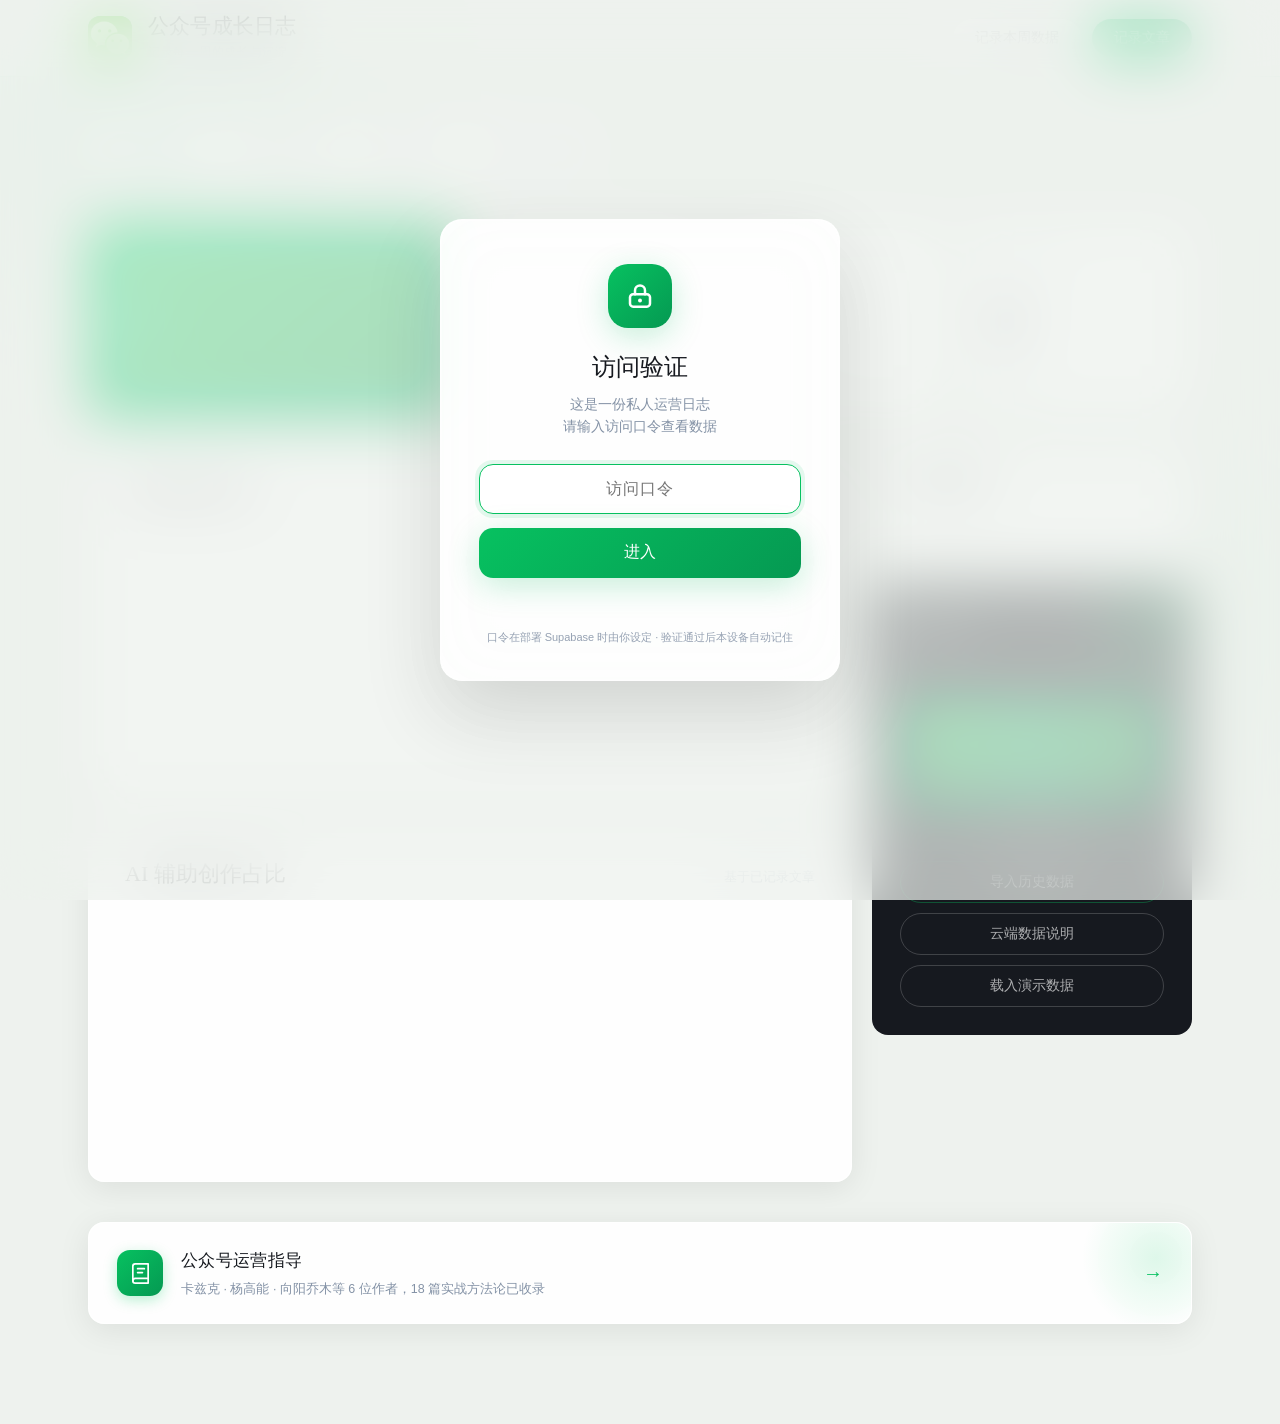
==== index.html @ 3d97cc30 "v3.6: 修复指导页导航逻辑——主页引导卡改为当前页直接跳转（去掉 _blank 新开标签页），与「返回日志」形成同标签页往返；SW 升级 glog-v3.6.sametab" ====
<!DOCTYPE html>
<html lang="zh-CN">
<head>
<meta charset="UTF-8">
<meta name="viewport" content="width=device-width, initial-scale=1.0, viewport-fit=cover">
<title>公众号成长日志</title>
<meta name="description" content="公众号运营成长日志：文章记录、周报数据、趋势图表、月度年度汇总，手机电脑云端同步。">
<meta name="theme-color" content="#07C160">
<link rel="manifest" href="./manifest.webmanifest">
<link rel="icon" type="image/png" href="./icons/icon-192.png">
<link rel="preload" as="image" href="./icons/wechat.png">
<link rel="apple-touch-icon" href="./icons/icon-192.png">
<meta name="apple-mobile-web-app-capable" content="yes">
<meta name="mobile-web-app-capable" content="yes">
<meta name="apple-mobile-web-app-status-bar-style" content="default">
<meta name="apple-mobile-web-app-title" content="成长日志">
<link rel="stylesheet" href="./css/style.css">
<script src="./js/config.js"></script>
</head>
<body>
<!-- AMBIENT ORBS -->
<div class="bg-orbs"><div class="orb orb-1"></div><div class="orb orb-2"></div><div class="orb orb-3"></div></div>

<!-- ══ HEADER ══ -->
<header class="header">
  <div class="header-inner">
    <div class="logo">
      <div class="logo-avatar-wrap" onclick="document.getElementById('avatarInput').click()">
        <div class="logo-avatar-default" id="avatarDefault">
          <img src="./icons/wechat.png" alt="微信" width="44" height="44" draggable="false">
        </div>
        <img class="logo-avatar" id="avatarImg" src="" alt="公众号头像" width="44" height="44" style="display:none;">
        <div class="upload-hint">上传头像</div>
      </div>
      <input type="file" id="avatarInput" accept="image/*">
      <div class="logo-text">
        <div class="logo-name">公众号成长日志</div>
        <div class="logo-tagline">记录每一周的成长与沉淀</div>
      </div>
    </div>
    <div class="header-actions">
      <div class="sync-badge" id="syncBadge" data-state="local"><span class="sync-dot"></span><span class="sync-text" id="syncText">…</span></div>
      <button class="btn btn-ghost" onclick="openWeekModal()">记录本周数据</button>
      <button class="btn btn-primary" onclick="openArticleModal()">记录文章</button>
    </div>
  </div>
</header>

<!-- ══ MAIN ══ -->
<main class="page">
  <div class="tabs-wrap">
    <button class="tab active" onclick="switchTab('overview', this)">数据总览</button>
    <button class="tab" onclick="switchTab('articles', this)">文章记录</button>
    <button class="tab" onclick="switchTab('weeks', this)">周报告</button>
    <button class="tab" onclick="switchTab('monthly', this)">月度年度</button>
  </div>

  <!-- ══ PANEL: OVERVIEW ══ -->
  <div class="panel active" id="panel-overview">
    <div class="stats-hero">
      <div class="stat-hero-card accent"><div class="stat-label">累计总阅读</div><div class="stat-value" id="s-reads">0</div><div class="stat-sub">所有周合计</div></div>
      <div class="stat-hero-card"><div class="stat-label">已记录文章</div><div class="stat-value" id="s-articles">0</div><div class="stat-sub">条内容记录</div></div>
      <div class="stat-hero-card"><div class="stat-label">累计分享</div><div class="stat-value" id="s-shares">0</div><div class="stat-sub">次分享合计</div></div>
      <div class="stat-hero-card"><div class="stat-label">已记录周数</div><div class="stat-value" id="s-weeks">0</div><div class="stat-sub">周报告</div></div>
    </div>

    <div class="layout-cols">
      <!-- 左列：图表区 -->
      <div>
        <div class="chart-card">
          <div class="chart-head">
            <span class="chart-title">内容类型分布</span>
            <div style="display:flex;align-items:center;gap:8px;">
              <span class="chart-meta">所有文章统计</span>
              <div style="display:flex;gap:4px;background:rgba(0,0,0,0.05);border-radius:8px;padding:3px;">
                <button id="typeChartBar" onclick="switchTypeChart('bar')" style="padding:4px 12px;border:none;border-radius:6px;font-size:12px;cursor:pointer;background:white;color:var(--ink-mid);box-shadow:0 1px 4px rgba(0,0,0,0.1);transition:all 0.18s;">柱状图</button>
                <button id="typeChartPie" onclick="switchTypeChart('pie')" style="padding:4px 12px;border:none;border-radius:6px;font-size:12px;cursor:pointer;background:transparent;color:var(--ink-light);transition:all 0.18s;">饼图</button>
              </div>
            </div>
          </div>
          <div class="chart-wrap"><canvas id="typeChart"></canvas></div>
        </div>

        <!-- AI使用占比统计图 -->
        <div class="chart-card">
          <div class="chart-head">
            <span class="chart-title">AI 辅助创作占比</span>
            <span class="chart-meta">基于已记录文章</span>
          </div>
          <div class="chart-wrap"><canvas id="aiChart"></canvas></div>
        </div>
      </div>
      
      <!-- 右列：数据管理 -->
      <div>
        <div class="side-card">
          <div class="side-title">各类型累计</div>
          <div id="typeSummary"></div>
        </div>
        <div class="export-card">
          <div class="export-title">数据管理</div>
          <div class="export-desc">生成精美数据卡片分享，或导出/导入本地JSON备份文件。</div>
          <div class="export-btns">
            <button class="btn-export" onclick="exportCard()">导出数据卡片</button>
            <button class="btn-export" onclick="exportDetailedData()" style="background:linear-gradient(135deg,#059952 0%,#047a42 100%);">导出详细数据</button>
            <button class="btn-export-ghost" onclick="exportData()">导出 JSON 备份</button>
            <button class="btn-export-ghost" onclick="triggerImport()" style="border-color:rgba(7,193,96,0.35);color:rgba(255,255,255,0.8);">导入历史数据</button>
            <button class="btn-export-ghost" onclick="openCloudInfo()">云端数据说明</button>
            <button class="btn-export-ghost" id="demoDataBtn" onclick="loadDemoData()">载入演示数据</button>
            <button class="btn-export-ghost btn-export-danger" id="logoutBtn" onclick="Store.logout()" style="display:none;">退出云端会话</button>
            <input type="file" id="importFileInput" accept=".json" style="display:none" onchange="importData(event)">
          </div>
        </div>
      </div>
    </div>

    <!-- 公众号运营指导入口卡 -->
    <div class="guide-card" role="link" tabindex="0" onclick="location.href='./guides.html'" onkeydown="if(event.key==='Enter')location.href='./guides.html'">
      <div class="guide-ico"><svg viewBox="0 0 24 24" fill="none" stroke="white" stroke-width="1.8" stroke-linecap="round" stroke-linejoin="round"><path d="M4 19.5A2.5 2.5 0 0 1 6.5 17H20"/><path d="M6.5 2H20v20H6.5A2.5 2.5 0 0 1 4 19.5v-15A2.5 2.5 0 0 1 6.5 2z"/><path d="M9 7h7M9 11h5"/></svg></div>
      <div class="guide-txt"><b>公众号运营指导</b><i>卡兹克 · 杨高能 · 向阳乔木等 6 位作者，18 篇实战方法论已收录</i></div>
      <span class="guide-arrow">→</span>
    </div>
  </div>

  <!-- ══ PANEL: ARTICLES ══ -->
  <div class="panel" id="panel-articles">
    <div class="article-toolbar">
      <div class="filter-pills">
        <button class="filter-pill active" onclick="filterArticles('all', this)">全部</button>
        <button class="filter-pill" onclick="filterArticles('article', this)">文章</button>
        <button class="filter-pill" onclick="filterArticles('imgtext', this)">图文</button>
        <button class="filter-pill" onclick="filterArticles('video', this)">视频</button>
        <button class="filter-pill" onclick="filterArticles('audio', this)">音频</button>
      </div>
      <button class="btn btn-primary" onclick="openArticleModal()">记录文章</button>
    </div>
    <div class="article-searchbar">
      <input class="search-input" id="articleSearch" type="text" placeholder="搜索文章标题…">
      <div class="search-date"><label>从</label><input type="date" id="articleFrom"><label>到</label><input type="date" id="articleTo"></div>
      <select class="search-sort" id="articleSort">
        <option value="time_desc">最新发布优先</option>
        <option value="time_asc">最早发布优先</option>
        <option value="title_asc">标题 A → Z</option>
      </select>
      <button class="search-clear" onclick="clearArticleSearch()">重置</button>
    </div>
    <div class="result-chip" id="articleCount"></div>
    <div class="article-table-wrap">
      <div class="table-head">
        <div>文章标题</div><div>类型</div><div>原创</div><div>AI参与</div><div>发布时间</div><div>操作</div>
      </div>
      <div id="articleTableBody"></div>
    </div>
  </div>

  <!-- ══ PANEL: WEEKS ══ -->
  <div class="panel" id="panel-weeks">
    <div class="week-section-head">
      <div class="section-title">周报告记录</div>
      <button class="btn btn-ghost" onclick="openWeekModal()">记录本周数据</button>
    </div>
    <div class="trend-panel">
      <div class="trend-header">
        <div class="trend-title">数据趋势折线图</div>
        <div class="trend-controls">
          <div class="ctrl-group" id="metricGroup">
            <button class="ctrl-btn active" onclick="setMetric('reads',this)">阅读量</button>
            <button class="ctrl-btn" onclick="setMetric('fans',this)">粉丝量</button>
            <button class="ctrl-btn" onclick="setMetric('shares',this)">分享数</button>
            <button class="ctrl-btn" onclick="setMetric('content',this)">内容数</button>
          </div>
          <div class="ctrl-divider" style="height:28px;width:1px;background:rgba(0,0,0,0.08);"></div>
          <div class="ctrl-group" id="rangeGroup">
            <button class="ctrl-btn active" onclick="setRange('7',this)">近7天</button>
            <button class="ctrl-btn" onclick="setRange('30',this)">近30天</button>
            <button class="ctrl-btn" onclick="setRange('all',this)">全部</button>
            <button class="ctrl-btn" onclick="setRange('custom',this)">自定义</button>
          </div>
        </div>
      </div>
      <div class="trend-custom-range" id="trendCustomRange">
        <label>从</label><input type="date" id="trendFrom" oninput="renderTrendLine()">
        <label>到</label><input type="date" id="trendTo" oninput="renderTrendLine()">
      </div>
      <div class="trend-body"><div class="trend-chart-wrap"><canvas id="trendLineChart"></canvas></div></div>
    </div>
    <div id="weekList"></div>
  </div>

  <!-- ══ PANEL: MONTHLY ══ -->
  <div class="panel" id="panel-monthly">
    <div class="month-toolbar">
      <div class="section-title">月度 / 年度汇总</div>
      <div class="year-chips" id="yearChips"></div>
    </div>
    <div class="stats-hero monthly-hero" id="yearHero"></div>
    <div class="chart-card" style="margin-top:20px;">
      <div class="chart-head">
        <span class="chart-title">月度趋势对比</span>
        <div class="ctrl-group" id="monthMetricGroup">
          <button class="ctrl-btn active" onclick="setMonthMetric('reads',this)">阅读量</button>
          <button class="ctrl-btn" onclick="setMonthMetric('shares',this)">分享数</button>
          <button class="ctrl-btn" onclick="setMonthMetric('newfans',this)">新增粉丝</button>
          <button class="ctrl-btn" onclick="setMonthMetric('content',this)">内容数</button>
        </div>
      </div>
      <div class="chart-wrap chart-wrap-tall"><canvas id="monthChart"></canvas></div>
    </div>
    <div class="month-grid" id="monthGrid" style="margin-top:20px;"></div>
  </div>

</main>

<!-- 回到顶部按钮 -->
<button id="backToTopBtn" class="btn-back-to-top" onclick="window.scrollTo({top:0, behavior:'smooth'})">
  <svg width="24" height="24" viewBox="0 0 24 24" fill="none" stroke="currentColor" stroke-width="2.5" stroke-linecap="round" stroke-linejoin="round">
    <path d="M12 19V5M5 12l7-7 7 7"/>
  </svg>
</button>

<!-- ══ MODAL: ADD ARTICLE ══ -->
<div class="overlay" id="articleOverlay">
  <div class="modal">
    <div class="modal-title">记录一篇文章</div>
    <div class="form-group"><label class="form-label">文章标题</label><input class="form-input" id="a_title" type="text" placeholder="请输入文章标题"></div>
    <div class="form-grid">
      <div class="form-group"><label class="form-label">内容类型</label><select class="form-select" id="a_type"><option value="article">文章</option><option value="imgtext">图文</option><option value="video">视频</option><option value="audio">音频</option></select></div>
      <div class="form-group"><label class="form-label">发布日期与时间</label><input class="form-input" id="a_datetime" type="datetime-local"></div>
    </div>
    <div class="form-group"><label class="form-label">是否原创</label>
      <div style="display:flex;gap:12px;margin-top:4px;">
        <label style="display:flex;align-items:center;gap:8px;cursor:pointer;font-size:14px;color:var(--ink-mid);padding:10px 18px;border:1.5px solid rgba(0,0,0,0.1);border-radius:8px;flex:1;"><input type="radio" name="a_original" id="a_original_yes" value="1" style="accent-color:var(--green);width:16px;height:16px;" checked> 原创内容</label>
        <label style="display:flex;align-items:center;gap:8px;cursor:pointer;font-size:14px;color:var(--ink-mid);padding:10px 18px;border:1.5px solid rgba(0,0,0,0.1);border-radius:8px;flex:1;"><input type="radio" name="a_original" id="a_original_no" value="0" style="accent-color:var(--green);width:16px;height:16px;"> 转载 / 非原创</label>
      </div>
    </div>
    <div class="form-group"><label class="form-label">AI 辅助创作</label>
      <div style="display:flex;gap:12px;margin-top:4px;">
        <label style="display:flex;align-items:center;gap:6px;cursor:pointer;font-size:13px;padding:10px 14px;border:1.5px solid rgba(0,0,0,0.1);border-radius:8px;flex:1;"><input type="radio" name="a_ai" id="a_ai_0" value="0" style="accent-color:var(--green);width:16px;height:16px;" checked> 未使用</label>
        <label style="display:flex;align-items:center;gap:6px;cursor:pointer;font-size:13px;padding:10px 14px;border:1.5px solid rgba(0,0,0,0.1);border-radius:8px;flex:1;"><input type="radio" name="a_ai" id="a_ai_1" value="1" style="accent-color:var(--green);width:16px;height:16px;"> 轻度使用</label>
        <label style="display:flex;align-items:center;gap:6px;cursor:pointer;font-size:13px;padding:10px 14px;border:1.5px solid rgba(0,0,0,0.1);border-radius:8px;flex:1;"><input type="radio" name="a_ai" id="a_ai_2" value="2" style="accent-color:var(--green);width:16px;height:16px;"> 高度使用</label>
      </div>
    </div>
    <div class="modal-footer"><button class="btn-cancel" onclick="closeArticleModal()">取消</button><button class="btn-save" onclick="saveArticle()">保存记录</button></div>
  </div>
</div>

<!-- ══ MODAL: EDIT ARTICLE ══ -->
<div class="overlay" id="editArticleOverlay">
  <div class="modal">
    <div class="modal-title">修改文章记录</div>
    <input type="hidden" id="ea_ts">
    <div class="form-group"><label class="form-label">文章标题</label><input class="form-input" id="ea_title" type="text"></div>
    <div class="form-grid">
      <div class="form-group"><label class="form-label">内容类型</label><select class="form-select" id="ea_type"><option value="article">文章</option><option value="imgtext">图文</option><option value="video">视频</option><option value="audio">音频</option></select></div>
      <div class="form-group"><label class="form-label">发布日期与时间</label><input class="form-input" id="ea_datetime" type="datetime-local"></div>
    </div>
    <div class="form-group"><label class="form-label">是否原创</label>
      <div style="display:flex;gap:12px;margin-top:4px;">
        <label style="display:flex;align-items:center;gap:8px;cursor:pointer;font-size:14px;padding:10px 18px;border:1.5px solid rgba(0,0,0,0.1);border-radius:8px;flex:1;"><input type="radio" name="ea_original" id="ea_original_yes" value="1" style="accent-color:var(--green);width:16px;height:16px;"> 原创内容</label>
        <label style="display:flex;align-items:center;gap:8px;cursor:pointer;font-size:14px;padding:10px 18px;border:1.5px solid rgba(0,0,0,0.1);border-radius:8px;flex:1;"><input type="radio" name="ea_original" id="ea_original_no" value="0" style="accent-color:var(--green);width:16px;height:16px;"> 转载 / 非原创</label>
      </div>
    </div>
    <div class="form-group"><label class="form-label">AI 辅助创作</label>
      <div style="display:flex;gap:12px;margin-top:4px;">
        <label style="display:flex;align-items:center;gap:6px;cursor:pointer;font-size:13px;padding:10px 14px;border:1.5px solid rgba(0,0,0,0.1);border-radius:8px;flex:1;"><input type="radio" name="ea_ai" id="ea_ai_0" value="0" style="accent-color:var(--green);width:16px;height:16px;"> 未使用</label>
        <label style="display:flex;align-items:center;gap:6px;cursor:pointer;font-size:13px;padding:10px 14px;border:1.5px solid rgba(0,0,0,0.1);border-radius:8px;flex:1;"><input type="radio" name="ea_ai" id="ea_ai_1" value="1" style="accent-color:var(--green);width:16px;height:16px;"> 轻度使用</label>
        <label style="display:flex;align-items:center;gap:6px;cursor:pointer;font-size:13px;padding:10px 14px;border:1.5px solid rgba(0,0,0,0.1);border-radius:8px;flex:1;"><input type="radio" name="ea_ai" id="ea_ai_2" value="2" style="accent-color:var(--green);width:16px;height:16px;"> 高度使用</label>
      </div>
    </div>
    <div class="modal-footer"><button class="btn-cancel" onclick="closeEditArticleModal()">取消</button><button class="btn-save" onclick="updateArticle()">保存修改</button></div>
  </div>
</div>

<!-- ══ MODAL: WEEK ══ -->
<div class="overlay" id="weekOverlay">
  <div class="modal">
    <div class="modal-title">记录本周数据</div>
    <div class="form-group">
      <label class="form-label">周起始日期</label>
      <input class="form-input" id="w_date" type="date" oninput="autoFillWeek()">
    </div>
    <div class="form-grid" style="margin-top:4px;">
      <div class="form-group"><label class="form-label">周期名称</label><input class="form-input" id="w_label" type="text"></div>
      <div class="form-group"><label class="form-label">日期范围</label><input class="form-input" id="w_range" type="text"></div>
    </div>
    <div class="form-divider">本周数据</div>
    <div class="form-grid">
      <div class="form-group"><label class="form-label">总阅读量</label><input class="form-input" id="w_reads" type="number" min="0"></div>
      <div class="form-group"><label class="form-label">总分享次数</label><input class="form-input" id="w_shares" type="number" min="0"></div>
      <div class="form-group"><label class="form-label">本周末粉丝量</label><input class="form-input" id="w_fans" type="number" min="0"></div>
      <div class="form-group"><label class="form-label">本周新增粉丝</label><input class="form-input" id="w_newfans" type="number"></div>
    </div>
    <div class="form-divider">内容发布数量</div>
    <div class="form-grid">
      <div class="form-group"><label class="form-label">文章</label><input class="form-input" id="w_article" type="number" min="0"></div>
      <div class="form-group"><label class="form-label">图文</label><input class="form-input" id="w_imgtext" type="number" min="0"></div>
      <div class="form-group"><label class="form-label">视频</label><input class="form-input" id="w_video" type="number" min="0"></div>
      <div class="form-group"><label class="form-label">音频</label><input class="form-input" id="w_audio" type="number" min="0"></div>
    </div>
    <div class="form-divider">阅读来源占比（%）</div>
    <div class="form-grid">
      <div class="form-group"><label class="form-label">搜一搜 %</label><input class="form-input" id="w_s1" type="number" min="0" max="100" step="0.1"></div>
      <div class="form-group"><label class="form-label">推荐 %</label><input class="form-input" id="w_s2" type="number" min="0" max="100" step="0.1"></div>
      <div class="form-group"><label class="form-label">朋友圈 %</label><input class="form-input" id="w_s3" type="number" min="0" max="100" step="0.1"></div>
      <div class="form-group"><label class="form-label">公众号主页 %</label><input class="form-input" id="w_s4" type="number" min="0" max="100" step="0.1"></div>
      <div class="form-group"><label class="form-label">公众号消息 %</label><input class="form-input" id="w_s5" type="number" min="0" max="100" step="0.1"></div>
      <div class="form-group"><label class="form-label">聊天会话 %</label><input class="form-input" id="w_s6" type="number" min="0" max="100" step="0.1"></div>
      <div class="form-group"><label class="form-label">其他 %</label><input class="form-input" id="w_s7" type="number" min="0" max="100" step="0.1"></div>
    </div>
    <div class="form-divider">本周感悟</div>
    <div class="form-group"><textarea class="form-textarea" id="w_note"></textarea></div>
    <div class="modal-footer">
      <button class="btn-cancel" onclick="closeWeekModal()">取消</button>
      <button class="btn-save" onclick="saveWeek()">保存记录</button>
    </div>
  </div>
</div>

<!-- ══ MODAL: EDIT WEEK ══ -->
<div class="overlay" id="editWeekOverlay">
  <div class="modal">
    <div class="modal-title">修改周报数据</div>
    <input type="hidden" id="ew_ts">
    <div class="form-group">
      <label class="form-label">周起始日期</label>
      <input class="form-input" id="ew_date" type="date" oninput="autoFillEditWeek()">
    </div>
    <div class="form-grid">
      <div class="form-group"><label class="form-label">周期名称</label><input class="form-input" id="ew_label" type="text"></div>
      <div class="form-group"><label class="form-label">日期范围</label><input class="form-input" id="ew_range" type="text"></div>
    </div>
    <div class="form-divider">本周数据</div>
    <div class="form-grid">
      <div class="form-group"><label class="form-label">总阅读量</label><input class="form-input" id="ew_reads" type="number" min="0"></div>
      <div class="form-group"><label class="form-label">总分享次数</label><input class="form-input" id="ew_shares" type="number" min="0"></div>
      <div class="form-group"><label class="form-label">本周末粉丝量</label><input class="form-input" id="ew_fans" type="number" min="0"></div>
      <div class="form-group"><label class="form-label">本周新增粉丝</label><input class="form-input" id="ew_newfans" type="number"></div>
    </div>
    <div class="form-divider">内容发布数量</div>
    <div class="form-grid">
      <div class="form-group"><label class="form-label">文章</label><input class="form-input" id="ew_article" type="number" min="0"></div>
      <div class="form-group"><label class="form-label">图文</label><input class="form-input" id="ew_imgtext" type="number" min="0"></div>
      <div class="form-group"><label class="form-label">视频</label><input class="form-input" id="ew_video" type="number" min="0"></div>
      <div class="form-group"><label class="form-label">音频</label><input class="form-input" id="ew_audio" type="number" min="0"></div>
    </div>
    <div class="form-divider">阅读来源占比（%）</div>
    <div class="form-grid">
      <div class="form-group"><label class="form-label">搜一搜 %</label><input class="form-input" id="ew_s1" type="number" min="0" max="100" step="0.1"></div>
      <div class="form-group"><label class="form-label">推荐 %</label><input class="form-input" id="ew_s2" type="number" min="0" max="100" step="0.1"></div>
      <div class="form-group"><label class="form-label">朋友圈 %</label><input class="form-input" id="ew_s3" type="number" min="0" max="100" step="0.1"></div>
      <div class="form-group"><label class="form-label">公众号主页 %</label><input class="form-input" id="ew_s4" type="number" min="0" max="100" step="0.1"></div>
      <div class="form-group"><label class="form-label">公众号消息 %</label><input class="form-input" id="ew_s5" type="number" min="0" max="100" step="0.1"></div>
      <div class="form-group"><label class="form-label">聊天会话 %</label><input class="form-input" id="ew_s6" type="number" min="0" max="100" step="0.1"></div>
      <div class="form-group"><label class="form-label">其他 %</label><input class="form-input" id="ew_s7" type="number" min="0" max="100" step="0.1"></div>
    </div>
    <div class="form-divider">本周感悟</div>
    <div class="form-group"><textarea class="form-textarea" id="ew_note"></textarea></div>
    <div class="modal-footer">
      <button class="btn-cancel" onclick="closeEditWeekModal()">取消</button>
      <button class="btn-save" onclick="updateWeek()">保存修改</button>
    </div>
  </div>
</div>

<!-- ══ MODAL: PREVIEW CARD ══ -->
<div class="card-preview-overlay" id="cardPreviewOverlay">
  <div class="card-preview-modal">
    <div class="card-preview-title">导出预览</div>
    <canvas id="cardCanvas"></canvas>
    <div class="card-preview-actions">
      <button class="btn-cancel" onclick="document.getElementById('cardPreviewOverlay').classList.remove('show')" style="flex:1;padding:12px;">关闭</button>
      <button class="btn-save" onclick="downloadCard()" style="flex:2;">保存高清卡片</button>
    </div>
  </div>
</div>

<!-- ══ ACCESS GATE（云端模式访问口令）══ -->
<div class="overlay gate-overlay" id="gateOverlay">
  <div class="gate-card">
    <div class="gate-lock">
      <svg viewBox="0 0 24 24" stroke-linecap="round" stroke-linejoin="round"><rect x="4" y="10.5" width="16" height="10" rx="2.5"/><path d="M8 10.5V7.5a4 4 0 0 1 8 0v3"/><circle cx="12" cy="15.5" r="1.6" fill="white" stroke="none"/></svg>
    </div>
    <div class="gate-title">访问验证</div>
    <div class="gate-sub">这是一份私人运营日志<br>请输入访问口令查看数据</div>
    <input class="gate-input" id="gateInput" type="password" placeholder="访问口令" autocomplete="current-password">
    <button class="gate-btn" id="gateBtn">进入</button>
    <div class="gate-error" id="gateError"></div>
    <a href="javascript:void(0)" class="gate-offline" id="gateOffline">离线浏览本机缓存 →</a>
    <div class="gate-hint">口令在部署 Supabase 时由你设定 · 验证通过后本设备自动记住</div>
  </div>
</div>

<!-- ══ MODAL: CLOUD INFO（云端数据说明）══ -->
<div class="overlay" id="cloudInfoOverlay">
  <div class="modal">
    <div class="modal-title">云端数据说明</div>
    <div class="ci-block">
      <div class="ci-h">你的数据存在哪里？</div>
      <p class="ci-p">每条记录都会保存三个副本，层层兜底，缺了谁都不怕：</p>
      <div class="ci-row"><b>① 本设备浏览器</b><span>记录瞬间先存这里，断网也成功，秒级完成</span></div>
      <div class="ci-row"><b>② Supabase 云端</b><span>约 2 秒后自动整包上传，手机电脑共享同一份数据</span></div>
      <div class="ci-row"><b>③ JSON 备份文件</b><span>手动导出的终极保险，建议每季度存一份到电脑 / 网盘</span></div>
    </div>
    <div class="ci-block">
      <div class="ci-h">断网或云端异常时</div>
      <p class="ci-p">断网照常记录：数据在本设备暂存并标记「离线待同步」，联网后<b>自动补传</b>，无需任何操作。Supabase 免费版连续 7 天无访问会休眠（数据原样保留，唤醒约 1 分钟）；长期搁置时点一次保活链接即可防止休眠。</p>
    </div>
    <div class="ci-block">
      <div class="ci-h">保活与巡检</div>
      <div class="ci-row"><b>平时</b><span>什么都不用做，徽标显示「已同步」即一切正常</span></div>
      <div class="ci-row"><b>长期不用时</b><span>每 1~2 周点一次保活链接（只读操作，不产生写入）</span></div>
      <div class="ci-row"><b>每季度</b><span>导出 JSON 备份 + 到 Supabase 控制台看一次用量</span></div>
      <button class="ci-copy" onclick="copyKeepalive()">复制保活链接（内含访问口令，切勿外传）</button>
    </div>
    <div class="ci-foot">与仓库文档 DATA.md 同源维护 · 数据流向 / 恢复方法详见 DATA.md</div>
    <div class="modal-footer">
      <button class="btn-cancel" onclick="closeCloudInfo()">我知道了</button>
      <button class="btn-save" onclick="exportData(); closeCloudInfo();">立即导出 JSON 备份</button>
    </div>
  </div>
</div>

<div class="toast-wrap" id="toastWrap"></div>

<script src="./vendor/chart.umd.min.js"></script>
<script src="./js/store.js"></script>
<script src="./js/monthly.js"></script>
<script src="./js/card.js"></script>
<script src="./js/app.js"></script>
<script src="./js/ux.js"></script>
</body>
</html>
---- css/style.css ----
/* ══════════════════════════════════════════════════
   VARIABLES & RESET
══════════════════════════════════════════════════ */
:root {
  --green:        #07C160;
  --green-bright: #0adb6e;
  --green-deep:   #059952;
  --white:        #ffffff;
  --ink:          #16191f;
  --ink-mid:      #363d48;
  --ink-light:    #8492a6;
  --border:       rgba(255,255,255,0.75);
  --border-dark:  rgba(0,0,0,0.07);
  --glass:        rgba(255,255,255,0.75);
  --glass-strong: rgba(255,255,255,0.93);
  --bg-base:      #eef2ee;
  --shadow-sm:    0 2px 14px rgba(0,0,0,0.05);
  --shadow-md:    0 6px 32px rgba(0,0,0,0.08);
  --shadow-lg:    0 20px 60px rgba(0,0,0,0.12);
  --shadow-green: 0 8px 32px rgba(7,193,96,0.22);
  --serif-display: 'DM Serif Display', 'Noto Serif SC', serif;
  --serif:         'Noto Serif SC', serif;
  --sans:          'DM Sans', 'Noto Sans SC', sans-serif;
  --radius:        16px;
  --ease-spring:   cubic-bezier(0.34,1.56,0.64,1);
  --ease-smooth:   cubic-bezier(0.4,0,0.2,1);
}

*, *::before, *::after { box-sizing: border-box; margin: 0; padding: 0; }
html { scroll-behavior: smooth; }
canvas { max-width: 100%; }
body { font-family: var(--sans); background: var(--bg-base); color: var(--ink); min-height: 100vh; overflow-x: hidden; -webkit-font-smoothing: antialiased; font-size: 15px; line-height: 1.6; position: relative; }

::-webkit-scrollbar { width: 5px; height: 5px; }
::-webkit-scrollbar-track { background: transparent; }
::-webkit-scrollbar-thumb { background: rgba(7,193,96,0.3); border-radius: 3px; }

/* ══════════════════════════════════════════════════
   BACKGROUND CANVAS
══════════════════════════════════════════════════ */
.bg-orbs { position: fixed; inset: 0; pointer-events: none; z-index: 0; overflow: hidden; }
.orb { position: absolute; border-radius: 50%; filter: blur(100px); opacity: 0.35; animation: orbFloat 18s ease-in-out infinite; }
.orb-1 { width: 520px; height: 520px; background: radial-gradient(circle, rgba(7,193,96,0.35) 0%, transparent 70%); top: -160px; left: -120px; animation-delay: 0s; }
.orb-2 { width: 400px; height: 400px; background: radial-gradient(circle, rgba(7,193,96,0.20) 0%, transparent 70%); bottom: 10%; right: -100px; animation-delay: -7s; }
.orb-3 { width: 300px; height: 300px; background: radial-gradient(circle, rgba(10,219,110,0.15) 0%, transparent 70%); top: 45%; left: 40%; animation-delay: -13s; }
@keyframes orbFloat { 0%, 100% { transform: translate(0, 0) scale(1); } 33% { transform: translate(30px, -40px) scale(1.05); } 66% { transform: translate(-20px, 30px) scale(0.96); } }

/* ══════════════════════════════════════════════════
   HEADER
══════════════════════════════════════════════════ */
.header { position: sticky; top: 0; z-index: 200; background: rgba(240,244,240,0.80); backdrop-filter: blur(28px) saturate(1.6); -webkit-backdrop-filter: blur(28px) saturate(1.6); border-bottom: 1px solid rgba(7,193,96,0.10); }
@keyframes headerIn { from { transform: translateY(-100%); opacity: 0; } to { transform: translateY(0); opacity: 1; } }
.header-inner { max-width: 1200px; margin: 0 auto; padding: 0 48px; height: 76px; display: flex; align-items: center; justify-content: space-between; }
.logo { display: flex; align-items: center; gap: 16px; cursor: pointer; }
.logo-avatar-wrap { position: relative; width: 44px; height: 44px; flex-shrink: 0; }
.logo-avatar { width: 44px; height: 44px; border-radius: 12px; object-fit: cover; display: block; transition: transform 0.3s var(--ease-spring); box-shadow: 0 4px 14px rgba(7,193,96,0.25); }
.logo-avatar-wrap:hover .logo-avatar { transform: scale(1.06) rotate(-2deg); }
.logo-avatar-default { width: 44px; height: 44px; border-radius: 12px; background: linear-gradient(135deg, var(--green) 0%, var(--green-deep) 100%); display: flex; align-items: center; justify-content: center; box-shadow: var(--shadow-green); transition: transform 0.3s var(--ease-spring); }
.logo-avatar-wrap:hover .logo-avatar-default { transform: scale(1.06) rotate(-2deg); }
.logo-avatar-default img { width: 100%; height: 100%; border-radius: 12px; object-fit: cover; display: block; user-select: none; -webkit-user-drag: none; }
.upload-hint { position: absolute; inset: 0; border-radius: 12px; background: rgba(0,0,0,0.45); display: flex; align-items: center; justify-content: center; opacity: 0; transition: opacity 0.2s; font-size: 10px; color: white; font-family: var(--sans); letter-spacing: 0.03em; cursor: pointer; }
.logo-avatar-wrap:hover .upload-hint { opacity: 1; }
#avatarInput { display: none; }
.logo-text { display: flex; flex-direction: column; gap: 1px; }
.logo-name { font-family: var(--serif-display); font-size: 21px; font-weight: 400; color: var(--ink); letter-spacing: 0.01em; line-height: 1.2; }
.logo-tagline { font-size: 12px; color: var(--ink-light); letter-spacing: 0.06em; font-weight: 400; margin-top: 3px; }
.header-actions { display: flex; gap: 10px; align-items: center; }

/* ── BUTTONS ── */
.btn { display: inline-flex; align-items: center; gap: 7px; padding: 10px 22px; border-radius: 50px; font-family: var(--sans); font-size: 14px; font-weight: 500; cursor: pointer; border: none; transition: all 0.22s var(--ease-smooth); white-space: nowrap; }
.btn-ghost { background: var(--glass-strong); color: var(--ink-mid); border: 1px solid var(--border-dark); backdrop-filter: blur(8px); }
.btn-ghost:hover { background: white; color: var(--green); border-color: rgba(7,193,96,0.3); box-shadow: 0 4px 16px rgba(7,193,96,0.15); transform: translateY(-1px); }
.btn-primary { background: linear-gradient(135deg, var(--green) 0%, var(--green-deep) 100%); color: white; box-shadow: var(--shadow-green); }
.btn-primary:hover { transform: translateY(-2px); box-shadow: 0 12px 32px rgba(7,193,96,0.35); background: linear-gradient(135deg, var(--green-bright) 0%, var(--green) 100%); }

/* ══════════════════════════════════════════════════
   PAGE LAYOUT
══════════════════════════════════════════════════ */
.page { position: relative; z-index: 1; max-width: 1200px; margin: 0 auto; padding: 48px 48px 100px; }
.tabs-wrap { display: flex; gap: 4px; margin-bottom: 44px; background: var(--glass); backdrop-filter: blur(20px); border: 1px solid var(--border); border-radius: 50px; padding: 5px; width: fit-content; box-shadow: var(--shadow-sm); animation: fadeUp 0.5s 0.2s var(--ease-smooth) both; }
@keyframes fadeUp { from { opacity: 0; transform: translateY(16px); } to { opacity: 1; transform: translateY(0); } }
.tab { padding: 11px 32px; border-radius: 50px; font-size: 15px; font-family: var(--sans); font-weight: 400; color: var(--ink-light); cursor: pointer; background: transparent; border: none; transition: all 0.25s var(--ease-smooth); position: relative; }
.tab:hover { color: var(--ink-mid); }
.tab.active { background: white; color: var(--green-deep); font-weight: 500; box-shadow: 0 2px 12px rgba(0,0,0,0.07); }
.panel { display: none; }
.panel.active { display: block; animation: panelIn 0.38s var(--ease-smooth) both; }
@keyframes panelIn { from { opacity: 0; transform: translateY(10px); } to { opacity: 1; transform: translateY(0); } }

/* ══════════════════════════════════════════════════
   STATS & CARDS
══════════════════════════════════════════════════ */
.stats-hero { display: grid; grid-template-columns: 1.6fr 1fr 1fr 1fr; gap: 16px; margin-bottom: 24px; }
.stat-hero-card { background: var(--glass-strong); backdrop-filter: blur(28px); border: 1px solid var(--border); border-radius: var(--radius); box-shadow: var(--shadow-md); padding: 36px 32px; transition: transform 0.28s, box-shadow 0.28s; animation: statCardIn 0.5s var(--ease-smooth) both; position: relative; overflow: hidden; }
.stat-hero-card:hover { transform: translateY(-4px); box-shadow: var(--shadow-lg); }
.stat-hero-card::before { content: ''; position: absolute; top: 0; left: 0; right: 0; height: 2px; background: linear-gradient(90deg, transparent, rgba(7,193,96,0.5), transparent); opacity: 0; transition: opacity 0.3s; }
.stat-hero-card:hover::before { opacity: 1; }
.stat-hero-card:nth-child(1) { animation-delay: 0.1s; } .stat-hero-card:nth-child(2) { animation-delay: 0.18s; } .stat-hero-card:nth-child(3) { animation-delay: 0.26s; } .stat-hero-card:nth-child(4) { animation-delay: 0.34s; }
@keyframes statCardIn { from { opacity: 0; transform: translateY(24px) scale(0.97); } to { opacity: 1; transform: translateY(0) scale(1); } }
.stat-hero-card.accent { background: linear-gradient(140deg, var(--green) 0%, var(--green-deep) 100%); border-color: rgba(255,255,255,0.25); box-shadow: var(--shadow-green); }
.stat-hero-card.accent:hover { box-shadow: 0 24px 64px rgba(7,193,96,0.40); }
.stat-hero-card.accent::before { background: linear-gradient(90deg, transparent, rgba(255,255,255,0.4), transparent); }
.stat-label { font-size: 11px; letter-spacing: 0.1em; text-transform: uppercase; color: var(--ink-light); font-weight: 500; margin-bottom: 16px; }
.stat-hero-card.accent .stat-label { color: rgba(255,255,255,0.70); }
.stat-value { font-family: var(--serif-display); font-size: 54px; font-weight: 400; color: var(--ink); line-height: 1; transition: transform 0.3s; }
.stat-hero-card.accent .stat-value { color: white; }
.stat-hero-card:hover .stat-value { transform: scale(1.04); }
.stat-sub { font-size: 13px; color: var(--ink-light); margin-top: 14px; }
.stat-hero-card.accent .stat-sub { color: rgba(255,255,255,0.60); }

.layout-cols { display: grid; grid-template-columns: 1fr 320px; gap: 20px; align-items: start; }
.chart-card { background: var(--glass-strong); backdrop-filter: blur(28px); border: 1px solid var(--border); border-radius: var(--radius); box-shadow: var(--shadow-md); padding: 32px 36px; margin-bottom: 20px; transition: transform 0.25s, box-shadow 0.25s; }
.chart-card:hover { transform: translateY(-2px); box-shadow: var(--shadow-lg); }
.chart-head { display: flex; align-items: baseline; justify-content: space-between; margin-bottom: 28px; }
.chart-title { font-family: var(--serif-display); font-size: 22px; font-weight: 400; color: var(--ink); }
.chart-meta { font-size: 13px; color: var(--ink-light); }
.chart-wrap { position: relative; height: 230px; }

.side-card { background: var(--glass-strong); backdrop-filter: blur(28px); border: 1px solid var(--border); border-radius: var(--radius); box-shadow: var(--shadow-md); padding: 28px; margin-bottom: 16px; transition: transform 0.25s, box-shadow 0.25s; }
.side-card:hover { transform: translateY(-2px); box-shadow: var(--shadow-lg); }
.side-title { font-family: var(--serif-display); font-size: 19px; font-weight: 400; color: var(--ink); margin-bottom: 20px; padding-bottom: 16px; border-bottom: 1px solid rgba(0,0,0,0.06); }

.type-row { display: flex; align-items: center; gap: 10px; margin-bottom: 12px; }
.type-name { font-size: 13px; color: var(--ink-mid); min-width: 40px; }
.type-track { flex: 1; height: 4px; background: rgba(0,0,0,0.07); border-radius: 2px; overflow: hidden; }
.type-fill { height: 100%; border-radius: 2px; transition: width 0.8s; }
.type-count { font-size: 13px; font-weight: 500; color: var(--ink); min-width: 24px; text-align: right; }

.export-card { background: var(--ink); border-radius: var(--radius); padding: 28px; position: relative; overflow: hidden; }
.export-card::before { content: ''; position: absolute; top: -60px; right: -60px; width: 180px; height: 180px; border-radius: 50%; background: radial-gradient(circle, rgba(7,193,96,0.25) 0%, transparent 70%); }
.export-title { font-family: var(--serif-display); font-size: 17px; color: white; margin-bottom: 8px; }
.export-desc { font-size: 12px; color: rgba(255,255,255,0.4); line-height: 1.6; margin-bottom: 20px; }
.export-btns { display: flex; flex-direction: column; gap: 10px; }
.btn-export, .btn-export-ghost { width: 100%; padding: 12px; border-radius: 50px; font-family: var(--sans); font-size: 13.5px; cursor: pointer; transition: all 0.22s; display: flex; align-items: center; justify-content: center; gap: 7px; }
.btn-export { background: linear-gradient(135deg, var(--green) 0%, var(--green-deep) 100%); color: white; border: none; font-weight: 500; box-shadow: 0 4px 16px rgba(7,193,96,0.3); }
.btn-export:hover { transform: translateY(-2px); box-shadow: 0 8px 24px rgba(7,193,96,0.45); }
.btn-export-ghost { background: transparent; color: rgba(255,255,255,0.65); border: 1px solid rgba(255,255,255,0.18); font-weight: 400; padding: 11px; }
.btn-export-ghost:hover { background: rgba(255,255,255,0.08); color: white; border-color: rgba(255,255,255,0.35); transform: translateY(-1px); }

/* ══════════════════════════════════════════════════
   ARTICLE TABLE & BACK TO TOP
══════════════════════════════════════════════════ */
.article-toolbar { display: flex; align-items: center; justify-content: space-between; margin-bottom: 20px; gap: 16px; }
.filter-pills { display: flex; gap: 6px; background: var(--glass); backdrop-filter: blur(16px); border: 1px solid var(--border); border-radius: 50px; padding: 4px; }
.filter-pill { padding: 7px 18px; font-size: 13px; border-radius: 50px; border: none; background: transparent; color: var(--ink-light); cursor: pointer; transition: all 0.2s; }
.filter-pill:hover { color: var(--ink-mid); }
.filter-pill.active { background: white; color: var(--green); font-weight: 500; box-shadow: 0 2px 10px rgba(0,0,0,0.08); }

.article-table-wrap { background: var(--glass-strong); backdrop-filter: blur(28px); border: 1px solid var(--border); border-radius: var(--radius); box-shadow: var(--shadow-md); }
.table-head { display: grid; grid-template-columns: 2fr 80px 70px 80px 140px 120px; padding: 15px 28px; background: rgba(245,247,250,0.92); backdrop-filter: blur(16px); border-bottom: 1px solid rgba(0,0,0,0.06); font-size: 12px; letter-spacing: 0.08em; text-transform: uppercase; color: var(--ink-light); position: sticky; top: 76px; z-index: 100; border-top-left-radius: var(--radius); border-top-right-radius: var(--radius); }
.article-row { display: grid; grid-template-columns: 2fr 80px 70px 80px 140px 120px; padding: 22px 28px; border-bottom: 1px solid rgba(0,0,0,0.04); align-items: center; transition: background 0.18s; animation: rowIn 0.35s var(--ease-smooth) both; }
@keyframes rowIn { from { opacity: 0; transform: translateX(-8px); } to { opacity: 1; transform: translateX(0); } }
.article-row:last-child { border-bottom: none; border-bottom-left-radius: var(--radius); border-bottom-right-radius: var(--radius); }
.article-row:hover { background: rgba(7,193,96,0.04); }

.art-title { font-size: 15px; font-weight: 400; color: var(--ink); line-height: 1.45; }
.art-type-badge { display: inline-flex; align-items: center; padding: 5px 13px; border-radius: 50px; font-size: 13px; letter-spacing: 0.03em; font-weight: 500; }
.badge-article { background: #e4f5ec; color: #1a6038; } .badge-imgtext { background: #e3edf6; color: #1a4a6e; } .badge-video { background: #f8e8e3; color: #9a3418; } .badge-audio { background: #ede8f8; color: #52368a; }

.badge-original { display: inline-flex; padding: 4px 12px; border-radius: 50px; font-size: 12px; font-weight: 500; background: linear-gradient(135deg, rgba(7,193,96,0.12) 0%, rgba(7,193,96,0.06) 100%); color: var(--green-deep); border: 1px solid rgba(7,193,96,0.22); }
.badge-repost { display: inline-flex; padding: 4px 12px; border-radius: 50px; font-size: 12px; font-weight: 400; background: rgba(0,0,0,0.03); color: var(--ink-light); border: 1px solid rgba(0,0,0,0.07); }

/* AI 标签 */
.badge-ai { display: inline-flex; padding: 4px 12px; border-radius: 50px; font-size: 12px; font-weight: 500; letter-spacing: 0.03em; }
.badge-ai-0 { background: #e8f5e9; color: #2e7d32; border: 1px solid rgba(76,175,80,0.2); } /* 淡绿色 */
.badge-ai-1 { background: #fff3e0; color: #e65100; border: 1px solid rgba(255,152,0,0.2); } /* 橘黄色 */
.badge-ai-2 { background: #ffebee; color: #c62828; border: 1px solid rgba(244,67,54,0.2); } /* 红色 */

.art-date { font-size: 14px; color: var(--ink-light); }
.art-actions { display: flex; gap: 8px; }
.del-btn, .edit-btn { background: none; border: 1px solid rgba(0,0,0,0.08); cursor: pointer; font-size: 12px; padding: 5px 12px; border-radius: 50px; transition: all 0.18s; white-space: nowrap; color: var(--ink-light); }
.del-btn:hover { background: #fef0f0; color: #c0392b; border-color: rgba(192,57,43,0.2); }
.edit-btn:hover { background: rgba(7,193,96,0.07); color: var(--green-deep); border-color: rgba(7,193,96,0.25); }

.empty-tip { padding: 72px; text-align: center; color: var(--ink-light); font-size: 15px; line-height: 2.2; }
.empty-tip strong { display: block; font-family: var(--serif-display); font-size: 22px; color: var(--ink-mid); font-weight: 400; margin-bottom: 8px; }

/* 悬浮返回顶部按钮 */
.btn-back-to-top {
  position: fixed; bottom: 40px; right: 40px; width: 50px; height: 50px; border-radius: 50%;
  background: var(--glass-strong); border: 1px solid var(--border); box-shadow: var(--shadow-md);
  display: flex; align-items: center; justify-content: center; color: var(--green-deep);
  cursor: pointer; opacity: 0; pointer-events: none; transform: translateY(20px);
  transition: all 0.3s var(--ease-spring); z-index: 999; backdrop-filter: blur(8px);
}
.btn-back-to-top.show { opacity: 1; pointer-events: auto; transform: translateY(0); }
.btn-back-to-top:hover { background: white; color: var(--green); box-shadow: 0 8px 24px rgba(7,193,96,0.25); transform: translateY(-3px); }

/* ══════════════════════════════════════════════════
   WEEK CARDS & TREND PANEL
══════════════════════════════════════════════════ */
.week-section-head { display: flex; align-items: center; justify-content: space-between; margin-bottom: 28px; }
.section-title { font-family: var(--serif-display); font-size: 24px; font-weight: 400; color: var(--ink); }
.week-card { background: var(--glass-strong); backdrop-filter: blur(28px); border: 1px solid var(--border); border-radius: var(--radius); box-shadow: var(--shadow-md); margin-bottom: 14px; overflow: hidden; transition: box-shadow 0.25s; animation: weekCardIn 0.4s var(--ease-smooth) both; }
@keyframes weekCardIn { from { opacity: 0; transform: translateY(16px); } to { opacity: 1; transform: translateY(0); } }
.week-card:hover { box-shadow: 0 12px 40px rgba(7,193,96,0.12); }
.week-head { display: flex; align-items: center; padding: 24px 32px; cursor: pointer; gap: 20px; transition: background 0.18s; }
.week-head:hover { background: rgba(7,193,96,0.03); }
.week-num { font-family: var(--serif-display); font-size: 15px; font-weight: 400; color: var(--ink-light); min-width: 56px; font-style: italic; }
.week-info { flex: 1; }
.week-name { font-family: var(--serif-display); font-size: 20px; font-weight: 400; color: var(--ink); }
.week-range { font-size: 14px; color: var(--ink-light); margin-top: 4px; }
.week-pills { display: flex; gap: 32px; }
.pill-item { text-align: right; }
.pill-val { font-family: var(--serif-display); font-size: 28px; font-weight: 400; color: var(--ink); line-height: 1; }
.pill-lbl { font-size: 11px; letter-spacing: 0.08em; text-transform: uppercase; color: var(--ink-light); margin-top: 5px; }
.expand-btn { width: 32px; height: 32px; display: flex; align-items: center; justify-content: center; border-radius: 50%; background: rgba(0,0,0,0.05); transition: all 0.25s; flex-shrink: 0; color: var(--ink-light); }
.week-card.open .expand-btn { transform: rotate(180deg); background: var(--green-pale); color: var(--green); }
.week-body { display: none; border-top: 1px solid rgba(0,0,0,0.07); padding: 32px; }
.week-card.open .week-body { display: block; }
.body-grid { display: grid; grid-template-columns: 1fr 1fr; gap: 36px; margin-bottom: 28px; }
.col-label { font-size: 12px; letter-spacing: 0.08em; text-transform: uppercase; color: var(--ink-light); margin-bottom: 18px; }
.ct-list { display: flex; flex-direction: column; gap: 14px; }
.ct-row { display: grid; grid-template-columns: 52px 1fr 36px; align-items: center; gap: 12px; }
.ct-name { font-size: 15px; color: var(--ink-mid); }
.ct-track { height: 6px; background: rgba(0,0,0,0.06); border-radius: 3px; overflow: hidden; }
.ct-fill { height: 100%; border-radius: 3px; transition: width 0.8s; }
.ct-num { font-size: 15px; font-weight: 500; color: var(--ink); text-align: right; }
.source-layout { display: grid; grid-template-columns: 150px 1fr; gap: 20px; align-items: center; }
.donut-wrap { position: relative; height: 150px; width: 150px; }
.src-legend { display: flex; flex-direction: column; gap: 11px; }
.src-row { display: flex; align-items: center; gap: 9px; font-size: 14px; color: var(--ink-mid); }
.src-bar { width: 14px; height: 4px; border-radius: 2px; flex-shrink: 0; }
.src-val { margin-left: auto; font-weight: 500; color: var(--ink); font-size: 15px; }
.journal-section { padding-top: 24px; border-top: 1px solid rgba(0,0,0,0.06); grid-column: 1 / -1; }
.journal-text { font-family: var(--serif); font-size: 16px; font-weight: 300; color: var(--ink-mid); line-height: 2; padding-left: 22px; border-left: 3px solid var(--green); }
.journal-empty { font-size: 15px; color: var(--ink-light); padding-left: 22px; border-left: 2px solid rgba(0,0,0,0.07); }
.week-card-actions { display: flex; gap: 8px; margin-left: 12px; }

/* TREND PANEL */
.trend-panel { background: var(--glass-strong); backdrop-filter: blur(28px); border: 1px solid var(--border); border-radius: var(--radius); box-shadow: var(--shadow-md); margin-bottom: 20px; overflow: hidden; animation: panelIn 0.38s var(--ease-smooth) both; }
.trend-header { display: flex; align-items: center; justify-content: space-between; flex-wrap: wrap; gap: 16px; padding: 28px 32px 22px; border-bottom: 1px solid rgba(0,0,0,0.05); }
.trend-title { font-family: var(--serif-display); font-size: 22px; font-weight: 400; color: var(--ink); }
.trend-controls { display: flex; gap: 8px; flex-wrap: wrap; align-items: center; }
.ctrl-group { display: flex; background: rgba(0,0,0,0.04); border-radius: 10px; padding: 3px; gap: 2px; }
.ctrl-btn { padding: 6px 16px; border: none; border-radius: 8px; font-size: 13px; font-family: var(--sans); cursor: pointer; background: transparent; color: var(--ink-light); transition: all 0.18s; white-space: nowrap; }
.ctrl-btn:hover { color: var(--ink-mid); }
.ctrl-btn.active { background: white; color: var(--green-deep); font-weight: 500; box-shadow: 0 1px 6px rgba(0,0,0,0.10); }
.ctrl-divider { width: 1px; background: rgba(0,0,0,0.08); margin: 4px 2px; border-radius: 1px; }
.trend-custom-range { display: none; padding: 14px 32px 18px; background: rgba(7,193,96,0.03); border-bottom: 1px solid rgba(7,193,96,0.08); gap: 14px; align-items: center; flex-wrap: wrap; }
.trend-custom-range.show { display: flex; }
.trend-custom-range label { font-size: 13px; color: var(--ink-light); white-space: nowrap; }
.trend-custom-range input[type="date"] { border: 1.5px solid rgba(0,0,0,0.09); border-radius: 8px; padding: 7px 12px; font-family: var(--sans); font-size: 14px; color: var(--ink); background: white; outline: none; }
.trend-custom-range input[type="date"]:focus { border-color: var(--green); box-shadow: 0 0 0 3px rgba(7,193,96,0.08); }
.trend-body { padding: 24px 32px 28px; }
.trend-chart-wrap { position: relative; height: 260px; }
.trend-empty { height: 260px; display: flex; align-items: center; justify-content: center; font-family: var(--serif-display); font-size: 18px; color: var(--ink-light); font-weight: 400; font-style: italic; }

/* MODALS */
.overlay { display: none; position: fixed; inset: 0; background: rgba(14,16,20,0.4); backdrop-filter: blur(8px); z-index: 500; align-items: center; justify-content: center; }
.overlay.show { display: flex; }
.modal { background: rgba(255,255,255,0.92); backdrop-filter: blur(40px) saturate(2); border: 1px solid rgba(255,255,255,0.8); border-radius: 20px; box-shadow: 0 32px 80px rgba(0,0,0,0.18), 0 0 0 1px rgba(255,255,255,0.5) inset; width: 560px; max-width: 96vw; max-height: 90vh; overflow-y: auto; padding: 40px 44px; animation: modalIn 0.3s var(--ease-spring) both; }
@keyframes modalIn { from { opacity: 0; transform: scale(0.93) translateY(20px); } to { opacity: 1; transform: scale(1) translateY(0); } }
.modal-title { font-family: var(--serif-display); font-size: 26px; font-weight: 400; color: var(--ink); margin-bottom: 30px; padding-bottom: 20px; border-bottom: 1px solid rgba(0,0,0,0.07); }
.form-group { margin-bottom: 22px; }
.form-label { display: block; font-size: 11px; letter-spacing: 0.09em; text-transform: uppercase; color: var(--ink-light); margin-bottom: 9px; font-weight: 600; }
.form-input, .form-textarea, .form-select { width: 100%; border: 1.5px solid rgba(0,0,0,0.09); border-radius: 10px; padding: 13px 16px; font-family: var(--sans); font-size: 14.5px; outline: none; background: rgba(255,255,255,0.75); transition: all 0.2s; }
.form-input:focus, .form-textarea:focus, .form-select:focus { border-color: var(--green); background: white; box-shadow: 0 0 0 4px rgba(7,193,96,0.09); }
.form-textarea { resize: vertical; min-height: 96px; line-height: 1.7; }
.form-grid { display: grid; grid-template-columns: 1fr 1fr; gap: 16px; }
.form-divider { font-size: 12px; letter-spacing: 0.1em; text-transform: uppercase; color: var(--green); font-weight: 500; margin: 28px 0 18px; padding-bottom: 11px; border-bottom: 1px solid rgba(7,193,96,0.2); }
.modal-footer { display: flex; gap: 10px; margin-top: 30px; padding-top: 22px; border-top: 1px solid rgba(0,0,0,0.07); }
.btn-cancel { padding: 11px 22px; border: 1.5px solid rgba(0,0,0,0.1); background: none; border-radius: 50px; font-family: var(--sans); font-size: 14px; color: var(--ink-mid); cursor: pointer; transition: all 0.18s; }
.btn-cancel:hover { border-color: var(--ink-mid); background: rgba(0,0,0,0.03); }
.btn-save { flex: 1; padding: 12px; background: linear-gradient(135deg, var(--green) 0%, var(--green-deep) 100%); color: white; border: none; border-radius: 50px; font-family: var(--sans); font-size: 15px; font-weight: 500; cursor: pointer; box-shadow: var(--shadow-green); transition: all 0.22s; }
.btn-save:hover { transform: translateY(-2px); box-shadow: 0 12px 28px rgba(7,193,96,0.38); }

/* 数据导出卡片预览 Modal 样式优化 - 彻底解决超出截断问题 */
.card-preview-overlay { display: none; position: fixed; inset: 0; background: rgba(14,16,20,0.7); backdrop-filter: blur(12px); z-index: 600; align-items: center; justify-content: center; }
.card-preview-overlay.show { display: flex; }
.card-preview-modal { background: rgba(255,255,255,0.96); border-radius: 20px; box-shadow: 0 40px 100px rgba(0,0,0,0.25); padding: 24px; display: flex; flex-direction: column; align-items: center; gap: 20px; animation: modalIn 0.3s both; width: 90vw; max-width: 800px; max-height: 90vh; box-sizing: border-box; }
.card-preview-title { font-family: var(--serif-display); font-size: 20px; font-weight: 500; color: var(--ink); align-self: flex-start; margin-left: 10px; }
#cardCanvas { 
  border-radius: 12px; 
  box-shadow: 0 12px 32px rgba(0,0,0,0.12); 
  max-width: 100%; 
  height: auto; 
  max-height: 55vh; /* 严格限制高度，绝不把底部按钮挤出屏幕 */
  object-fit: contain; 
  background: white; 
}
.card-preview-actions { display: flex; gap: 12px; width: 100%; flex-shrink: 0; margin-top: auto; }

@media (max-width: 960px) {
  .page { padding: 32px 24px 80px; }
  .stats-hero { grid-template-columns: 1fr 1fr; }
  .layout-cols { grid-template-columns: 1fr; }
}
@media (max-width: 640px) {
  .stats-hero { grid-template-columns: 1fr; }
  .table-head, .article-row { grid-template-columns: 1fr 110px; gap: 8px; }
  .table-head > div:not(:first-child):not(:last-child),
  .article-row > div:not(:first-child):not(:last-child) { display: none; }
}

/* ════════════════════════════════════════════════════
   v3.0 新增 · 系统字体本地化（移除 Google Fonts 依赖）
════════════════════════════════════════════════════ */
:root {
  --serif-display: 'Palatino', 'Palatino Linotype', Georgia, 'Songti SC', 'STSong', 'SimSun', serif;
  --serif: 'Songti SC', 'STSong', 'Noto Serif CJK SC', 'SimSun', serif;
  --sans: -apple-system, BlinkMacSystemFont, 'PingFang SC', 'Hiragino Sans GB', 'Microsoft YaHei', 'Segoe UI', Roboto, sans-serif;
}

/* ════════════════════════════════════════════════════
   v3.0 新增 · 访问口令门（云端模式）
════════════════════════════════════════════════════ */
.gate-overlay { z-index: 900; background: rgba(238,242,238,0.72); backdrop-filter: blur(28px) saturate(1.4); -webkit-backdrop-filter: blur(28px) saturate(1.4); }
.gate-card { width: min(400px, 92vw); background: rgba(255,255,255,0.9); backdrop-filter: blur(30px); border: 1px solid rgba(255,255,255,0.85); border-radius: 22px; box-shadow: 0 32px 80px rgba(0,0,0,0.14), 0 0 0 1px rgba(255,255,255,0.5) inset; padding: 44px 38px 34px; text-align: center; animation: modalIn 0.35s var(--ease-spring) both; }
.gate-lock { width: 64px; height: 64px; margin: 0 auto 20px; border-radius: 20px; background: linear-gradient(135deg, var(--green) 0%, var(--green-deep) 100%); display: flex; align-items: center; justify-content: center; box-shadow: var(--shadow-green); }
.gate-lock svg { width: 30px; height: 30px; stroke: white; fill: none; stroke-width: 2; }
.gate-title { font-family: var(--serif-display); font-size: 24px; color: var(--ink); margin-bottom: 8px; }
.gate-sub { font-size: 13.5px; color: var(--ink-light); margin-bottom: 26px; line-height: 1.6; }
.gate-input { width: 100%; height: 50px; border: 1.5px solid rgba(0,0,0,0.10); border-radius: 14px; padding: 0 18px; font-family: var(--sans); font-size: 16px; letter-spacing: 0.06em; text-align: center; outline: none; background: rgba(255,255,255,0.85); transition: all 0.2s; margin-bottom: 14px; }
.gate-input:focus { border-color: var(--green); box-shadow: 0 0 0 4px rgba(7,193,96,0.10); background: white; }
.gate-btn { width: 100%; height: 50px; border: none; border-radius: 14px; background: linear-gradient(135deg, var(--green) 0%, var(--green-deep) 100%); color: white; font-family: var(--sans); font-size: 15.5px; font-weight: 500; cursor: pointer; box-shadow: var(--shadow-green); transition: all 0.22s; }
.gate-btn:hover { transform: translateY(-1px); box-shadow: 0 10px 28px rgba(7,193,96,0.36); }
.gate-btn:disabled { opacity: 0.65; cursor: wait; transform: none; }
.gate-error { min-height: 20px; font-size: 13px; color: #c0392b; margin-top: 12px; line-height: 1.5; }
.gate-offline { display: inline-block; font-size: 13px; color: var(--green-deep); text-decoration: none; border-bottom: 1px dashed rgba(7,193,96,0.4); padding-bottom: 1px; margin-top: 4px; }
.gate-offline:hover { color: var(--green); }
.gate-hint { font-size: 11px; color: var(--ink-light); margin-top: 18px; line-height: 1.7; opacity: 0.85; }

/* ════════════════════════════════════════════════════
   v3.0 新增 · 同步状态徽标
════════════════════════════════════════════════════ */
.sync-badge { display: none; align-items: center; gap: 7px; padding: 7px 14px; border-radius: 50px; background: var(--glass-strong); border: 1px solid var(--border-dark); font-size: 12px; color: var(--ink-mid); font-family: var(--sans); white-space: nowrap; backdrop-filter: blur(8px); }
.sync-badge.show { display: inline-flex; }
.sync-dot { width: 8px; height: 8px; border-radius: 50%; background: #a0aab8; flex-shrink: 0; }
.sync-badge[data-state="ok"] .sync-dot { background: var(--green); box-shadow: 0 0 0 3px rgba(7,193,96,0.15); }
.sync-badge[data-state="busy"] .sync-dot { background: #e8a838; animation: pulse 1.1s ease-in-out infinite; }
.sync-badge[data-state="err"] .sync-dot { background: #e05252; box-shadow: 0 0 0 3px rgba(224,82,82,0.14); }
.sync-badge[data-state="local"] .sync-dot { background: #a0aab8; }
@keyframes pulse { 0%, 100% { opacity: 1; transform: scale(1); } 50% { opacity: 0.45; transform: scale(0.8); } }

/* ════════════════════════════════════════════════════
   v3.0 新增 · 轻提示 Toast
════════════════════════════════════════════════════ */
.toast-wrap { position: fixed; left: 50%; bottom: 34px; transform: translateX(-50%); z-index: 1200; display: flex; flex-direction: column; align-items: center; gap: 8px; pointer-events: none; width: max-content; max-width: 90vw; }
.toast { background: rgba(28,33,40,0.92); color: white; font-size: 13.5px; font-family: var(--sans); padding: 11px 20px; border-radius: 50px; box-shadow: 0 10px 32px rgba(0,0,0,0.22); animation: toastIn 0.3s var(--ease-spring) both; backdrop-filter: blur(12px); max-width: 100%; text-align: center; }
.toast-ok { background: rgba(6,150,78,0.94); }
.toast-err { background: rgba(192,57,43,0.94); }
.toast.out { animation: toastOut 0.32s ease both; }
@keyframes toastIn { from { opacity: 0; transform: translateY(14px) scale(0.94); } to { opacity: 1; transform: translateY(0) scale(1); } }
@keyframes toastOut { to { opacity: 0; transform: translateY(10px) scale(0.96); } }

/* ════════════════════════════════════════════════════
   v3.0 新增 · 文章搜索筛选栏
════════════════════════════════════════════════════ */
.article-searchbar { display: flex; align-items: center; flex-wrap: wrap; gap: 10px; background: var(--glass-strong); backdrop-filter: blur(20px); border: 1px solid var(--border); border-radius: 14px; padding: 12px 16px; margin-bottom: 12px; box-shadow: var(--shadow-sm); }
.search-input { flex: 1 1 200px; min-width: 170px; height: 42px; border: 1.5px solid rgba(0,0,0,0.08); border-radius: 10px; padding: 0 14px 0 38px; font-family: var(--sans); font-size: 14px; outline: none; background: rgba(255,255,255,0.8) url("data:image/svg+xml,%3Csvg xmlns='http://www.w3.org/2000/svg' width='15' height='15' viewBox='0 0 24 24' fill='none' stroke='%238492a6' stroke-width='2.4' stroke-linecap='round'%3E%3Ccircle cx='11' cy='11' r='7'/%3E%3Cpath d='m20 20-3.5-3.5'/%3E%3C/svg%3E") 13px center no-repeat; transition: all 0.2s; }
.search-input:focus { border-color: var(--green); box-shadow: 0 0 0 4px rgba(7,193,96,0.09); background-color: white; }
.search-date { display: flex; align-items: center; gap: 6px; font-size: 13px; color: var(--ink-light); }
.search-date input { height: 42px; border: 1.5px solid rgba(0,0,0,0.08); border-radius: 10px; padding: 0 10px; font-family: var(--sans); font-size: 13px; outline: none; background: rgba(255,255,255,0.8); color: var(--ink-mid); transition: all 0.2s; }
.search-date input:focus { border-color: var(--green); background: white; }
.search-sort { height: 42px; border: 1.5px solid rgba(0,0,0,0.08); border-radius: 10px; padding: 0 10px; font-family: var(--sans); font-size: 13px; outline: none; background: rgba(255,255,255,0.8); color: var(--ink-mid); cursor: pointer; transition: all 0.2s; }
.search-sort:focus { border-color: var(--green); }
.search-clear { height: 42px; padding: 0 16px; border: 1.5px solid rgba(0,0,0,0.08); border-radius: 10px; background: transparent; font-family: var(--sans); font-size: 13px; color: var(--ink-light); cursor: pointer; transition: all 0.18s; }
.search-clear:hover { color: var(--green-deep); border-color: rgba(7,193,96,0.3); background: rgba(7,193,96,0.05); }
.result-chip { font-size: 12.5px; color: var(--ink-light); margin: 0 4px 14px; min-height: 18px; }
.result-chip b { color: var(--green-deep); font-weight: 600; }

/* ════════════════════════════════════════════════════
   v3.0 新增 · 月度 / 年度汇总
════════════════════════════════════════════════════ */
.month-toolbar { display: flex; align-items: center; justify-content: space-between; flex-wrap: wrap; gap: 14px; margin-bottom: 20px; }
.month-toolbar .section-title { font-size: 24px; }
.year-chips { display: flex; gap: 8px; flex-wrap: wrap; background: var(--glass); backdrop-filter: blur(16px); border: 1px solid var(--border); border-radius: 50px; padding: 4px; }
.year-chip { padding: 8px 20px; font-size: 13.5px; font-family: var(--sans); border-radius: 50px; border: none; background: transparent; color: var(--ink-light); cursor: pointer; transition: all 0.2s; }
.year-chip:hover { color: var(--ink-mid); }
.year-chip.active { background: white; color: var(--green-deep); font-weight: 600; box-shadow: 0 2px 10px rgba(0,0,0,0.08); }
.monthly-hero { grid-template-columns: repeat(4, 1fr); }
.chart-wrap-tall { height: 300px; }
.month-grid { display: grid; grid-template-columns: repeat(3, 1fr); gap: 16px; }
.month-card { background: var(--glass-strong); backdrop-filter: blur(28px); border: 1px solid var(--border); border-radius: var(--radius); box-shadow: var(--shadow-sm); padding: 22px 24px; transition: transform 0.25s, box-shadow 0.25s; animation: statCardIn 0.45s var(--ease-smooth) both; }
.month-card:hover { transform: translateY(-3px); box-shadow: var(--shadow-md); }
.month-card-empty { opacity: 0.55; }
.month-card-head { display: flex; align-items: center; justify-content: space-between; margin-bottom: 16px; padding-bottom: 12px; border-bottom: 1px solid rgba(0,0,0,0.06); }
.month-name { font-family: var(--serif-display); font-size: 19px; color: var(--ink); display: flex; align-items: center; gap: 8px; }
.month-now { font-size: 10.5px; font-family: var(--sans); color: var(--green-deep); background: rgba(7,193,96,0.10); border: 1px solid rgba(7,193,96,0.22); padding: 2px 9px; border-radius: 50px; font-weight: 500; }
.month-delta { font-size: 12px; font-family: var(--sans); color: var(--ink-light); font-weight: 500; }
.month-delta.up { color: var(--green-deep); }
.month-delta.down { color: #c0392b; }
.month-rows { display: flex; flex-direction: column; gap: 9px; }
.mrow { display: flex; align-items: center; justify-content: space-between; font-size: 13.5px; color: var(--ink-mid); font-family: var(--sans); }
.mrow b { font-size: 14.5px; color: var(--ink); font-weight: 600; }
.mrow b.pos { color: var(--green-deep); }
.mrow b.neg { color: #c0392b; }
.month-none { font-size: 13px; color: var(--ink-light); }

/* ════════════════════════════════════════════════════
   v3.0 · 数据管理新增按钮
════════════════════════════════════════════════════ */
.btn-export-danger { background: transparent !important; color: rgba(255,150,150,0.75) !important; border: 1px solid rgba(224,82,82,0.28) !important; }
.btn-export-danger:hover { background: rgba(224,82,82,0.12) !important; color: #ffb3b3 !important; border-color: rgba(224,82,82,0.5) !important; }

/* ════════════════════════════════════════════════════
   v3.0 新增 · 手机端适配（≤ 820px）
════════════════════════════════════════════════════ */
@media (max-width: 820px) {
  /* ── 头部 ── */
  .header-inner { padding: 0 14px; height: 62px; gap: 8px; }
  .logo { gap: 10px; }
  .logo-avatar-wrap, .logo-avatar, .logo-avatar-default { width: 38px; height: 38px; }
  .logo-avatar-default img { border-radius: 10px; }
  .logo-tagline { display: none; }
  .logo-name { font-size: 16px; white-space: nowrap; max-width: 34vw; overflow: hidden; text-overflow: ellipsis; }
  .header-actions { gap: 6px; }
  .header-actions .btn-ghost { display: none; }          /* 小屏收纳：周报面板内仍有入口 */
  .header-actions .btn { padding: 9px 14px; font-size: 13px; }
  .sync-badge { padding: 6px 10px; font-size: 11px; max-width: 40vw; overflow: hidden; }
  .sync-badge .sync-text { overflow: hidden; text-overflow: ellipsis; }

  /* ── 页面容器 & Tabs ── */
  .page { padding: 18px 14px 96px; }
  .tabs-wrap { width: 100%; overflow-x: auto; border-radius: 16px; margin-bottom: 22px; -webkit-overflow-scrolling: touch; scrollbar-width: none; }
  .tabs-wrap::-webkit-scrollbar { display: none; }
  /* 4 个标签均分一屏放下，不再横向裁切；极窄屏（<330px）回退为可滑动（见文件末尾媒体查询） */
  .tab { flex: 1 1 0; min-width: 0; padding: 10px 6px; font-size: 13.5px; text-align: center; white-space: nowrap; }

  /* ── 总览 ── */
  .stats-hero { grid-template-columns: 1fr 1fr; gap: 10px; }
  .stat-hero-card { padding: 20px 18px; }
  .stat-value { font-size: 32px; }
  .stat-label { margin-bottom: 10px; font-size: 10px; }
  .stat-sub { margin-top: 8px; font-size: 12px; }
  .layout-cols { grid-template-columns: 1fr; }
  /* 关键：grid 子项默认 min-width:auto 不可收缩，图表 canvas 会撑破窄屏导致右侧被裁 */
  .layout-cols > *, .chart-card, .side-card, .chart-wrap, .chart-head { min-width: 0; max-width: 100%; }
  .chart-wrap canvas { max-width: 100% !important; }
  .chart-card, .side-card { padding: 20px 16px; }
  .chart-head { flex-wrap: wrap; gap: 10px; align-items: center; }
  .chart-title { font-size: 18px; }
  .chart-wrap { height: 220px; }
  .chart-wrap-tall { height: 240px; }

  /* ── 数据管理 ── */
  .export-card { padding: 22px 18px; }

  /* ── 文章记录：表格卡片化 ── */
  .article-toolbar { flex-direction: column; align-items: stretch; gap: 12px; }
  .filter-pills { overflow-x: auto; scrollbar-width: none; justify-content: flex-start; }
  .filter-pills::-webkit-scrollbar { display: none; }
  .filter-pill { flex: 1 0 auto; padding: 9px 16px; text-align: center; }
  .article-searchbar { padding: 10px 12px; gap: 8px; }
  .search-date { flex: 1 1 100%; justify-content: flex-start; }
  .search-date input { flex: 1; min-width: 0; }
  .table-head { display: none; }
  .article-row { display: flex; flex-wrap: wrap; align-items: center; gap: 10px 8px; padding: 16px 16px; }
  .article-row .art-title { width: 100%; font-size: 15.5px; font-weight: 500; line-height: 1.5; }
  .article-row .art-date { font-size: 12px; margin-right: auto; }
  .article-row .art-actions { margin-left: auto; }
  .empty-tip { padding: 48px 20px; font-size: 14px; }

  /* ── 周报告 ── */
  .week-section-head { flex-direction: column; align-items: stretch; gap: 12px; }
  .section-title { font-size: 20px; }
  .week-section-head .btn { width: 100%; justify-content: center; }
  .week-head { flex-wrap: wrap; padding: 18px 16px; gap: 10px 12px; }
  .week-num { font-size: 13px; min-width: 0; }
  .week-info { flex: 1 1 160px; min-width: 0; }
  .week-name { font-size: 15px; }
  .week-range { font-size: 12px; }
  .week-card-actions { order: 3; margin-left: 0; }
  .expand-btn { display: none; }
  .week-pills { order: 4; width: 100%; display: grid; grid-template-columns: repeat(4, 1fr); gap: 6px; }
  .pill-item { text-align: center; }
  .pill-val { font-size: 18px; }
  .pill-lbl { font-size: 10px; margin-top: 3px; }
  .week-body { padding: 18px 16px; }
  .body-grid { grid-template-columns: 1fr; gap: 26px; }
  .source-layout { grid-template-columns: 116px 1fr; gap: 14px; }
  .donut-wrap { width: 116px; height: 116px; }
  .src-legend { gap: 8px; }
  .src-row { font-size: 13px; }
  .src-val { font-size: 13.5px; }
  .journal-text { font-size: 14.5px; line-height: 1.9; }
  .trend-header { padding: 18px 16px; flex-direction: column; align-items: stretch; }
  .trend-title { font-size: 18px; }
  .trend-controls { flex-direction: column; align-items: stretch; gap: 8px; }
  .ctrl-divider { display: none; }
  .ctrl-group { overflow-x: auto; scrollbar-width: none; }
  .ctrl-group::-webkit-scrollbar { display: none; }
  .ctrl-btn { padding: 9px 14px; flex: 1 0 auto; text-align: center; }
  .trend-custom-range { margin: 0 16px; flex-wrap: wrap; }
  .trend-chart-wrap { padding: 14px; height: 240px; }

  /* ── 月度年度 ── */
  .month-toolbar { flex-direction: column; align-items: stretch; }
  .year-chips { overflow-x: auto; scrollbar-width: none; }
  .year-chip { flex: 1 0 auto; text-align: center; }
  .monthly-hero { grid-template-columns: 1fr 1fr; }
  .month-grid { grid-template-columns: 1fr; gap: 12px; }
  .month-card { padding: 18px 18px; }

  /* ── 弹窗 → 底部抽屉 ── */
  .overlay { align-items: flex-end; padding: 0; }
  .modal { width: 100%; max-width: 100%; max-height: 92vh; border-radius: 22px 22px 0 0; border-bottom: none; padding: 26px 20px calc(22px + env(safe-area-inset-bottom)); animation: sheetUp 0.34s var(--ease-smooth) both; }
  .modal-title { font-size: 21px; margin-bottom: 22px; padding-bottom: 16px; }
  .form-grid { gap: 12px; }
  .form-group { margin-bottom: 16px; }
  .form-input, .form-textarea, .form-select { font-size: 16px; padding: 12px 14px; }   /* 16px 防 iOS 聚焦缩放 */
  .form-divider { margin: 22px 0 14px; }
  .modal-footer { margin-top: 24px; padding-top: 18px; padding-bottom: env(safe-area-inset-bottom); }
  .btn-cancel { min-height: 46px; }
  .btn-save { min-height: 46px; font-size: 15px; }
  .card-preview-modal { max-height: 94vh; padding: 18px; }

  /* ── 其他 ── */
  .btn-back-to-top { right: 16px; bottom: 90px; width: 42px; height: 42px; }
  .gate-card { padding: 36px 24px 28px; }
  .toast-wrap { bottom: calc(20px + env(safe-area-inset-bottom)); width: 100%; max-width: 100%; padding: 0 16px; box-sizing: border-box; }
}

@keyframes sheetUp { from { opacity: 0.6; transform: translateY(48px); } to { opacity: 1; transform: translateY(0); } }

/* 超小屏微调 */
@media (max-width: 360px) {
  .stats-hero { grid-template-columns: 1fr 1fr; }
  .stat-value { font-size: 26px; }
  .week-pills { grid-template-columns: repeat(2, 1fr); gap: 8px; }
}

/* ═══════════════════════════════════════════════════════
   本地模式 UX 增强（js/ux.js）
   A. 首次访问引导卡  B. 备份提醒条
   ═══════════════════════════════════════════════════════ */
.ux-overlay { position: fixed; inset: 0; z-index: 1100; background: rgba(16,22,20,0.46); backdrop-filter: blur(10px) saturate(1.3); -webkit-backdrop-filter: blur(10px) saturate(1.3); display: flex; align-items: center; justify-content: center; padding: 20px; animation: uxFade .35s ease both; }
.ux-overlay.out { animation: uxFadeOut .3s ease both; }
.ux-card { width: min(400px, 100%); max-height: min(86vh, 720px); overflow-y: auto; background: rgba(255,255,255,0.92); backdrop-filter: blur(24px); -webkit-backdrop-filter: blur(24px); border: 1px solid rgba(7,193,96,0.14); border-radius: 26px; padding: 34px 30px 24px; text-align: center; box-shadow: 0 24px 80px rgba(10,40,24,0.28); animation: uxPop .45s cubic-bezier(.22,1.4,.36,1) both; font-family: var(--sans); box-sizing: border-box; }
.ux-logo { width: 62px; height: 62px; border-radius: 18px; box-shadow: 0 8px 24px rgba(7,193,96,0.28); margin-bottom: 14px; }
.ux-title { font-size: 19px; font-weight: 800; color: var(--ink); letter-spacing: .02em; }
.ux-sub { font-size: 13px; color: var(--ink-light); line-height: 1.75; margin: 10px 0 18px; }
.ux-sub b { color: #0a9647; }
.ux-point { display: flex; gap: 12px; text-align: left; padding: 11px 12px; border-radius: 14px; background: rgba(7,193,96,0.06); margin-bottom: 8px; }
.ux-n { flex: 0 0 22px; height: 22px; border-radius: 50%; background: linear-gradient(135deg,#07c160,#059a4c); color: #fff; font-size: 12px; font-weight: 700; display: flex; align-items: center; justify-content: center; margin-top: 2px; }
.ux-point b { display: block; font-size: 13.5px; color: var(--ink); margin-bottom: 2px; }
.ux-point i { font-style: normal; font-size: 12px; color: var(--ink-light); line-height: 1.6; display: block; }
.ux-btn { width: 100%; height: 46px; margin-top: 14px; border: none; border-radius: 14px; background: linear-gradient(135deg,#07c160,#059a4c); color: #fff; font-size: 15px; font-weight: 700; font-family: var(--sans); cursor: pointer; box-shadow: 0 10px 26px rgba(7,193,96,0.35); transition: transform .2s ease, box-shadow .2s ease; }
.ux-btn:active { transform: scale(.97); }
.ux-foot { font-size: 11px; color: var(--ink-light); opacity: .7; margin-top: 12px; }

.ux-banner { position: fixed; left: 50%; bottom: calc(24px + env(safe-area-inset-bottom)); transform: translateX(-50%); z-index: 850; width: min(560px, calc(100vw - 24px)); display: flex; align-items: center; gap: 12px; background: rgba(255,251,240,0.96); backdrop-filter: blur(18px); -webkit-backdrop-filter: blur(18px); border: 1px solid rgba(180,83,9,0.18); border-radius: 18px; padding: 13px 14px 13px 16px; box-shadow: 0 14px 44px rgba(120,60,10,0.18); animation: uxSlideUp .45s cubic-bezier(.22,1.4,.36,1) both; font-family: var(--sans); box-sizing: border-box; }
.ux-banner.out { animation: uxSlideDown .3s ease both; }
.ux-ico { flex: 0 0 30px; height: 30px; border-radius: 50%; background: rgba(217,119,6,.14); color: #b45309; font-weight: 800; font-size: 17px; display: flex; align-items: center; justify-content: center; }
.ux-banner-txt { flex: 1; font-size: 12.5px; line-height: 1.6; color: #7c4a12; text-align: left; }
.ux-banner-txt b { display: block; font-size: 13.5px; color: #92400e; margin-bottom: 1px; }
.ux-banner-btn { flex-shrink: 0; height: 36px; padding: 0 16px; border: none; border-radius: 11px; background: #b45309; color: #fff; font-size: 13px; font-weight: 600; font-family: var(--sans); cursor: pointer; transition: transform .2s ease; }
.ux-banner-btn:active { transform: scale(.95); }
.ux-banner-x { flex-shrink: 0; width: 30px; height: 30px; border: none; background: transparent; color: #b45309; font-size: 19px; cursor: pointer; opacity: .55; line-height: 1; }
@keyframes uxFade { from { opacity: 0; } }
@keyframes uxFadeOut { to { opacity: 0; } }
@keyframes uxPop { from { opacity: 0; transform: translateY(26px) scale(.94); } }
@keyframes uxSlideUp { from { opacity: 0; transform: translate(-50%, 30px); } }
@keyframes uxSlideDown { to { opacity: 0; transform: translate(-50%, 30px); } }
@media (max-width: 820px) {
  .ux-card { padding: 28px 20px 20px; }
  .ux-banner { flex-wrap: wrap; gap: 10px; }
  .ux-banner-txt { flex: 1 1 calc(100% - 90px); }
}

/* 极窄屏（<330px，如 iPhone SE 1st gen）：tab 回退为可横向滑动 */
@media (max-width: 329px) {
  .tab { flex: 1 0 auto; padding: 10px 14px; font-size: 13px; }
}

/* ══════════════════════════════════════════════════
   v3.3 · 公众号运营指导入口卡（总览页底部）
══════════════════════════════════════════════════ */
.guide-card { margin-top: 20px; background: var(--glass-strong); backdrop-filter: blur(28px); border: 1px solid var(--border); border-radius: var(--radius); box-shadow: var(--shadow-md); padding: 24px 28px; display: flex; align-items: center; gap: 18px; cursor: pointer; transition: transform 0.25s, box-shadow 0.25s, border-color 0.25s; position: relative; overflow: hidden; outline: none; }
.guide-card::after { content: ''; position: absolute; right: -40px; top: -40px; width: 150px; height: 150px; border-radius: 50%; background: radial-gradient(circle, rgba(7,193,96,0.13) 0%, transparent 70%); pointer-events: none; }
.guide-card:hover, .guide-card:focus-visible { transform: translateY(-3px); box-shadow: 0 18px 44px rgba(0,0,0,0.10); border-color: rgba(7,193,96,0.38); }
.guide-ico { width: 46px; height: 46px; flex-shrink: 0; border-radius: 13px; background: linear-gradient(135deg, var(--green) 0%, var(--green-deep) 100%); display: flex; align-items: center; justify-content: center; box-shadow: 0 4px 14px rgba(7,193,96,0.28); }
.guide-ico svg { width: 23px; height: 23px; display: block; }
.guide-txt { flex: 1; min-width: 0; }
.guide-txt b { display: block; font-family: var(--serif-display); font-size: 17px; font-weight: 500; color: var(--ink); letter-spacing: 0.02em; }
.guide-txt i { display: block; font-style: normal; font-size: 12.5px; color: var(--ink-light); margin-top: 4px; }
.guide-arrow { font-size: 20px; color: var(--green); flex-shrink: 0; transition: transform 0.25s; line-height: 1; }
.guide-card:hover .guide-arrow { transform: translateX(4px); }

/* ══════════════════════════════════════════════════
   v3.3 · 云端数据说明弹窗
══════════════════════════════════════════════════ */
.ci-block { margin-bottom: 20px; }
.ci-h { font-size: 15px; font-weight: 600; color: var(--ink); margin-bottom: 10px; }
.ci-p { font-size: 13.5px; line-height: 1.8; color: var(--ink-mid); margin: 0 0 8px; }
.ci-row { display: flex; gap: 12px; padding: 9px 0; border-bottom: 1px dashed rgba(0,0,0,0.07); font-size: 13px; align-items: baseline; }
.ci-row:last-of-type { border-bottom: none; }
.ci-row b { flex-shrink: 0; color: var(--green-deep); min-width: 82px; font-weight: 600; }
.ci-row span { color: var(--ink-mid); line-height: 1.65; }
.ci-copy { width: 100%; margin-top: 12px; padding: 11px; border-radius: 50px; border: 1px dashed rgba(7,193,96,0.5); background: rgba(7,193,96,0.06); color: var(--green-deep); font-size: 13px; cursor: pointer; transition: all 0.2s; }
.ci-copy:hover { background: rgba(7,193,96,0.13); }
.ci-foot { font-size: 11.5px; color: var(--ink-light); text-align: center; margin-top: 2px; }

@media (max-width: 820px) {
  .guide-card { padding: 18px 20px; gap: 14px; border-radius: 16px; }
  .guide-ico { width: 40px; height: 40px; border-radius: 11px; }
  .guide-ico svg { width: 20px; height: 20px; }
  .guide-txt b { font-size: 15.5px; }
  .guide-txt i { font-size: 12px; }
  .ci-row { flex-direction: column; gap: 2px; }
  .ci-row b { min-width: 0; }
}
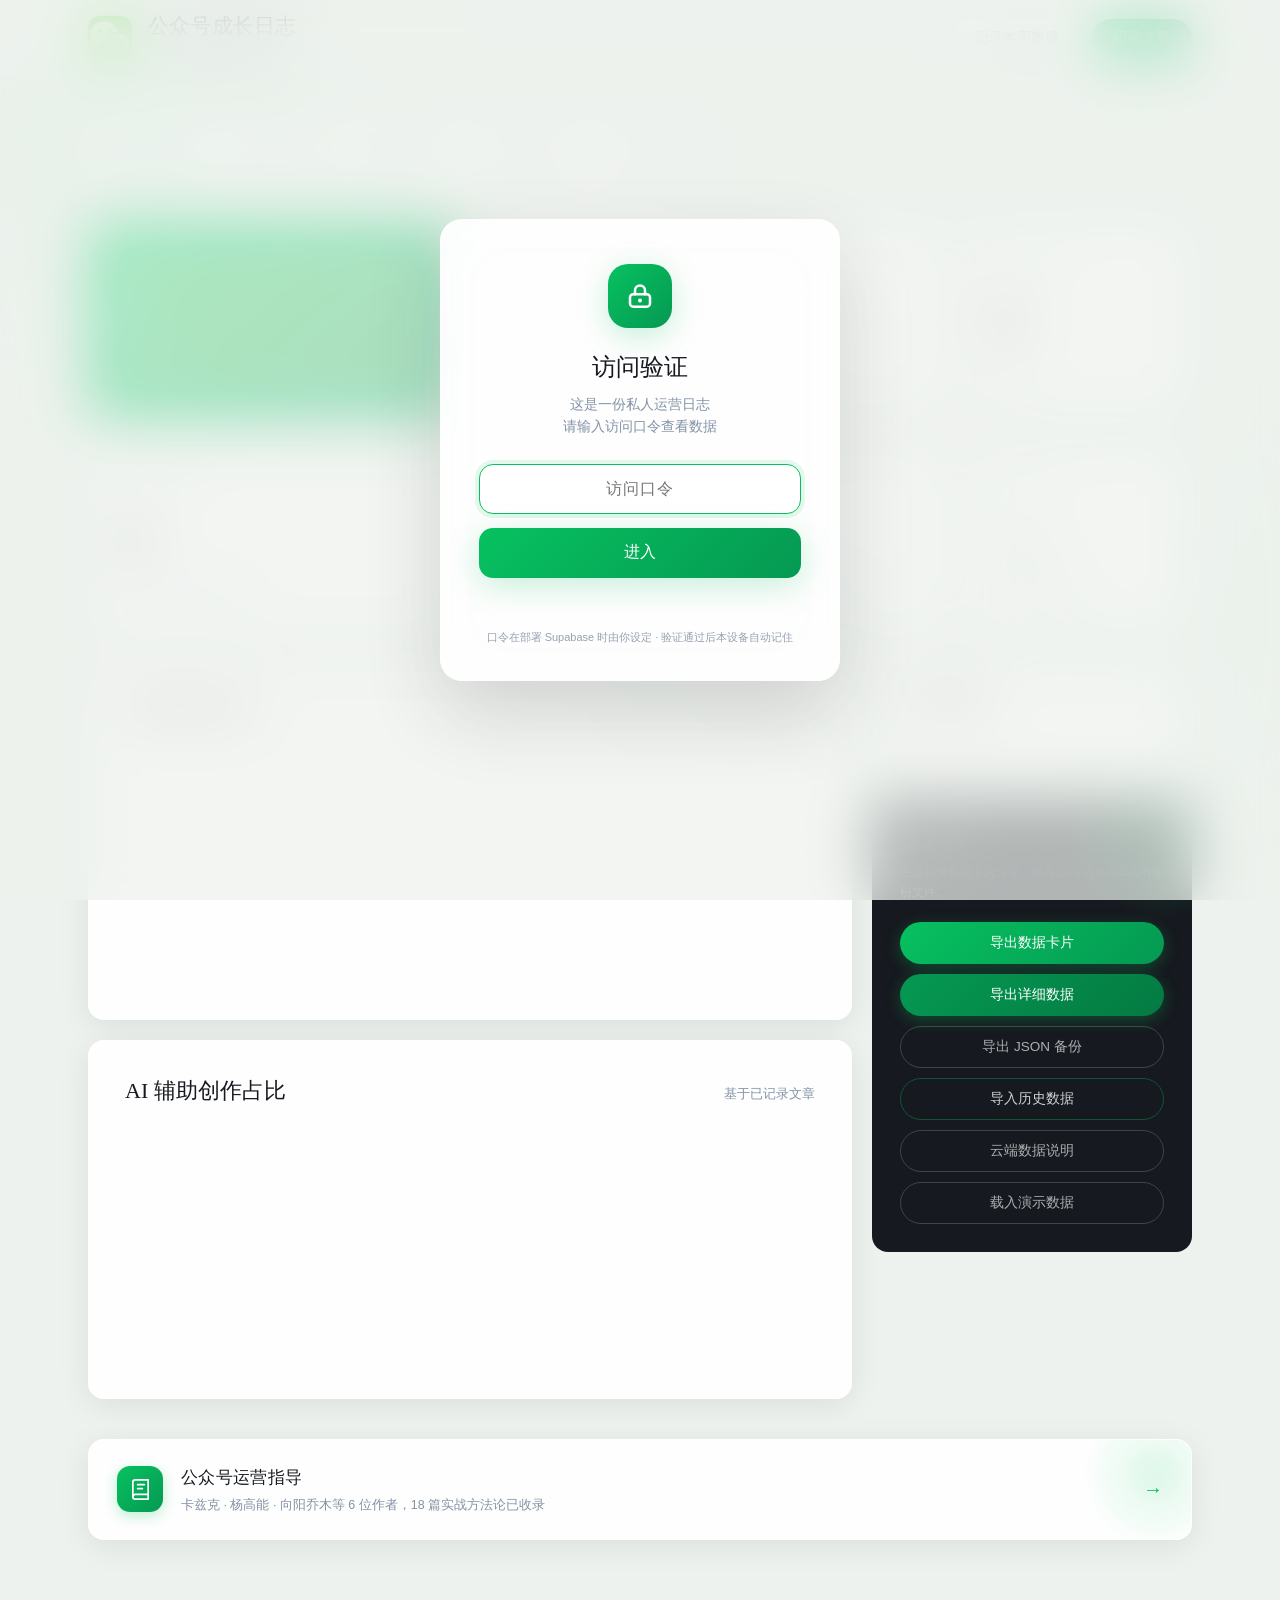
==== commit 80aa1fbc: "v3.8.insights: 统计洞察功能——周维度8卡/单篇TOP10/分布与对比图/阅读量字段与快速补录" ====
--- a/index.html
+++ b/index.html
@@ -53,6 +53,7 @@
     <button class="tab" onclick="switchTab('articles', this)">文章记录</button>
     <button class="tab" onclick="switchTab('weeks', this)">周报告</button>
     <button class="tab" onclick="switchTab('monthly', this)">月度年度</button>
+    <button class="tab" onclick="switchTab('insights', this)">统计洞察</button>
   </div>
 
   <!-- ══ PANEL: OVERVIEW ══ -->
@@ -62,6 +63,14 @@
       <div class="stat-hero-card"><div class="stat-label">已记录文章</div><div class="stat-value" id="s-articles">0</div><div class="stat-sub">条内容记录</div></div>
       <div class="stat-hero-card"><div class="stat-label">累计分享</div><div class="stat-value" id="s-shares">0</div><div class="stat-sub">次分享合计</div></div>
       <div class="stat-hero-card"><div class="stat-label">已记录周数</div><div class="stat-value" id="s-weeks">0</div><div class="stat-sub">周报告</div></div>
+    </div>
+
+    <!-- v3.8 · 阅读量洞察卡行 -->
+    <div class="stats-hero" style="margin-bottom:20px;">
+      <div class="stat-hero-card"><div class="stat-label">平均每篇阅读</div><div class="stat-value" id="io-avg">0</div><div class="stat-sub">总阅读 ÷ 内容数 · 估算</div></div>
+      <div class="stat-hero-card"><div class="stat-label">最高单篇</div><div class="stat-value" id="io-top">—</div><div class="stat-sub stat-title-sub" id="io-top-sub">补录阅读量后自动出现</div></div>
+      <div class="stat-hero-card"><div class="stat-label">最低单篇</div><div class="stat-value" id="io-low">—</div><div class="stat-sub stat-title-sub" id="io-low-sub">补录阅读量后自动出现</div></div>
+      <div class="stat-hero-card"><div class="stat-label">单篇已统计</div><div class="stat-value" id="io-cov">—</div><div class="stat-sub" id="io-cov-sub">填阅读量后更准</div></div>
     </div>
 
     <div class="layout-cols">
@@ -132,7 +141,10 @@
         <button class="filter-pill" onclick="filterArticles('video', this)">视频</button>
         <button class="filter-pill" onclick="filterArticles('audio', this)">音频</button>
       </div>
-      <button class="btn btn-primary" onclick="openArticleModal()">记录文章</button>
+      <div style="display:flex;gap:10px;">
+        <button class="btn btn-ghost" onclick="openQuickFill()">快速补录</button>
+        <button class="btn btn-primary" onclick="openArticleModal()">记录文章</button>
+      </div>
     </div>
     <div class="article-searchbar">
       <input class="search-input" id="articleSearch" type="text" placeholder="搜索文章标题…">
@@ -141,13 +153,14 @@
         <option value="time_desc">最新发布优先</option>
         <option value="time_asc">最早发布优先</option>
         <option value="title_asc">标题 A → Z</option>
+        <option value="reads_desc">阅读量从高到低</option>
       </select>
       <button class="search-clear" onclick="clearArticleSearch()">重置</button>
     </div>
     <div class="result-chip" id="articleCount"></div>
     <div class="article-table-wrap">
       <div class="table-head">
-        <div>文章标题</div><div>类型</div><div>原创</div><div>AI参与</div><div>发布时间</div><div>操作</div>
+        <div>文章标题</div><div>类型</div><div>原创</div><div>AI参与</div><div>阅读量</div><div>发布时间</div><div>操作</div>
       </div>
       <div id="articleTableBody"></div>
     </div>
@@ -209,6 +222,43 @@
     <div class="month-grid" id="monthGrid" style="margin-top:20px;"></div>
   </div>
 
+  <!-- ══ PANEL: INSIGHTS（v3.8 统计洞察）══ -->
+  <div class="panel" id="panel-insights">
+    <div class="month-toolbar">
+      <div class="section-title">统计洞察</div>
+      <button class="btn btn-ghost" onclick="openQuickFill()">快速补录阅读量</button>
+    </div>
+
+    <div class="insights-sub">周维度<span class="insights-note">来自周报合计 · 反映整体节奏</span></div>
+    <div class="ins-grid" id="weekInsights"></div>
+
+    <div class="insights-sub">单篇维度<span class="insights-note" id="insCovNote">按已填阅读量统计，未填不参与</span></div>
+    <div class="cols-2">
+      <div class="chart-card">
+        <div class="chart-head"><span class="chart-title">单篇阅读 TOP10</span><span class="chart-meta" id="top10Meta"></span></div>
+        <div id="top10List"></div>
+      </div>
+      <div class="chart-card">
+        <div class="chart-head"><span class="chart-title">阅读量分层分布</span><span class="chart-meta">已填阅读量文章</span></div>
+        <div class="chart-wrap"><canvas id="distChart"></canvas></div>
+        <div class="empty-tip" id="distEmpty" style="display:none"><strong>暂无单篇阅读数据</strong>在文章记录里填写阅读量后自动生成</div>
+      </div>
+    </div>
+    <div class="cols-2">
+      <div class="chart-card">
+        <div class="chart-head"><span class="chart-title">原创 vs 转载 · 平均阅读</span><span class="chart-meta">按已填阅读量</span></div>
+        <div class="chart-wrap"><canvas id="origChart"></canvas></div>
+        <div class="empty-tip" id="origEmpty" style="display:none"><strong>暂无单篇阅读数据</strong>在文章记录里填写阅读量后自动生成</div>
+      </div>
+      <div class="chart-card">
+        <div class="chart-head"><span class="chart-title">AI 参与度 × 平均阅读</span><span class="chart-meta">按已填阅读量</span></div>
+        <div class="chart-wrap"><canvas id="aiReadChart"></canvas></div>
+        <div class="empty-tip" id="aiReadEmpty" style="display:none"><strong>暂无单篇阅读数据</strong>在文章记录里填写阅读量后自动生成</div>
+      </div>
+    </div>
+    <div class="ins-foot">口径说明：周维度指标按周报合计；单篇阅读量为记录时点的累计阅读量（公众号后台口径），可随时编辑更新，未填写的文章不参与单篇统计。</div>
+  </div>
+
 </main>
 
 <!-- 回到顶部按钮 -->
@@ -227,6 +277,7 @@
       <div class="form-group"><label class="form-label">内容类型</label><select class="form-select" id="a_type"><option value="article">文章</option><option value="imgtext">图文</option><option value="video">视频</option><option value="audio">音频</option></select></div>
       <div class="form-group"><label class="form-label">发布日期与时间</label><input class="form-input" id="a_datetime" type="datetime-local"></div>
     </div>
+    <div class="form-group"><label class="form-label">累计阅读量（选填 · 公众号后台口径）</label><input class="form-input" id="a_reads" type="number" min="0" inputmode="numeric" placeholder="留空表示暂不统计"></div>
     <div class="form-group"><label class="form-label">是否原创</label>
       <div style="display:flex;gap:12px;margin-top:4px;">
         <label style="display:flex;align-items:center;gap:8px;cursor:pointer;font-size:14px;color:var(--ink-mid);padding:10px 18px;border:1.5px solid rgba(0,0,0,0.1);border-radius:8px;flex:1;"><input type="radio" name="a_original" id="a_original_yes" value="1" style="accent-color:var(--green);width:16px;height:16px;" checked> 原创内容</label>
@@ -254,6 +305,7 @@
       <div class="form-group"><label class="form-label">内容类型</label><select class="form-select" id="ea_type"><option value="article">文章</option><option value="imgtext">图文</option><option value="video">视频</option><option value="audio">音频</option></select></div>
       <div class="form-group"><label class="form-label">发布日期与时间</label><input class="form-input" id="ea_datetime" type="datetime-local"></div>
     </div>
+    <div class="form-group"><label class="form-label">累计阅读量（选填 · 公众号后台口径）</label><input class="form-input" id="ea_reads" type="number" min="0" inputmode="numeric" placeholder="留空表示暂不统计"></div>
     <div class="form-group"><label class="form-label">是否原创</label>
       <div style="display:flex;gap:12px;margin-top:4px;">
         <label style="display:flex;align-items:center;gap:8px;cursor:pointer;font-size:14px;padding:10px 18px;border:1.5px solid rgba(0,0,0,0.1);border-radius:8px;flex:1;"><input type="radio" name="ea_original" id="ea_original_yes" value="1" style="accent-color:var(--green);width:16px;height:16px;"> 原创内容</label>
@@ -420,6 +472,20 @@
   </div>
 </div>
 
+<!-- ══ MODAL: QUICK FILL（v3.8 快速补录阅读量）══ -->
+<div class="overlay" id="quickFillOverlay">
+  <div class="modal">
+    <div class="modal-title">快速补录阅读量</div>
+    <div class="qf-tip">从公众号后台查一篇填一篇，历史文章可慢慢补；留空表示未统计。已填 <b id="qfCount">0</b> / 共 <b id="qfTotal">0</b> 篇</div>
+    <div class="qf-progress"><div class="qf-progress-fill" id="qfProgressFill"></div></div>
+    <div class="qf-list" id="qfList"></div>
+    <div class="modal-footer">
+      <button class="btn-cancel" onclick="closeQuickFill()">取消</button>
+      <button class="btn-save" onclick="saveQuickFill()">保存全部</button>
+    </div>
+  </div>
+</div>
+
 <div class="toast-wrap" id="toastWrap"></div>
 
 <script src="./vendor/chart.umd.min.js"></script>
--- a/css/style.css
+++ b/css/style.css
@@ -146,8 +146,8 @@
 .filter-pill.active { background: white; color: var(--green); font-weight: 500; box-shadow: 0 2px 10px rgba(0,0,0,0.08); }
 
 .article-table-wrap { background: var(--glass-strong); backdrop-filter: blur(28px); border: 1px solid var(--border); border-radius: var(--radius); box-shadow: var(--shadow-md); }
-.table-head { display: grid; grid-template-columns: 2fr 80px 70px 80px 140px 120px; padding: 15px 28px; background: rgba(245,247,250,0.92); backdrop-filter: blur(16px); border-bottom: 1px solid rgba(0,0,0,0.06); font-size: 12px; letter-spacing: 0.08em; text-transform: uppercase; color: var(--ink-light); position: sticky; top: 76px; z-index: 100; border-top-left-radius: var(--radius); border-top-right-radius: var(--radius); }
-.article-row { display: grid; grid-template-columns: 2fr 80px 70px 80px 140px 120px; padding: 22px 28px; border-bottom: 1px solid rgba(0,0,0,0.04); align-items: center; transition: background 0.18s; animation: rowIn 0.35s var(--ease-smooth) both; }
+.table-head { display: grid; grid-template-columns: 2fr 78px 64px 78px 90px 140px 120px; padding: 15px 28px; background: rgba(245,247,250,0.92); backdrop-filter: blur(16px); border-bottom: 1px solid rgba(0,0,0,0.06); font-size: 12px; letter-spacing: 0.08em; text-transform: uppercase; color: var(--ink-light); position: sticky; top: 76px; z-index: 100; border-top-left-radius: var(--radius); border-top-right-radius: var(--radius); }
+.article-row { display: grid; grid-template-columns: 2fr 78px 64px 78px 90px 140px 120px; padding: 22px 28px; border-bottom: 1px solid rgba(0,0,0,0.04); align-items: center; transition: background 0.18s; animation: rowIn 0.35s var(--ease-smooth) both; }
 @keyframes rowIn { from { opacity: 0; transform: translateX(-8px); } to { opacity: 1; transform: translateX(0); } }
 .article-row:last-child { border-bottom: none; border-bottom-left-radius: var(--radius); border-bottom-right-radius: var(--radius); }
 .article-row:hover { background: rgba(7,193,96,0.04); }
@@ -600,3 +600,68 @@
   .ci-row { flex-direction: column; gap: 2px; }
   .ci-row b { min-width: 0; }
 }
+
+/* ══════════════════════════════════════════════════
+   v3.8 · 统计洞察页
+══════════════════════════════════════════════════ */
+.insights-sub { font-family: var(--serif-display); font-size: 19px; font-weight: 400; color: var(--ink); margin: 8px 0 14px; display: flex; align-items: baseline; gap: 12px; flex-wrap: wrap; }
+.insights-note { font-family: var(--sans); font-size: 12px; color: var(--ink-light); letter-spacing: 0.02em; }
+.ins-grid { display: grid; grid-template-columns: repeat(4, 1fr); gap: 14px; margin-bottom: 26px; }
+.stat-hero-card.sm { padding: 22px 20px; }
+.ins-grid .stat-hero-card .stat-value { font-size: 27px; }
+.ins-grid .stat-hero-card .stat-sub { font-size: 11.5px; }
+.ins-grid .stat-hero-card:nth-child(5) { animation-delay: 0.42s; }
+.ins-grid .stat-hero-card:nth-child(6) { animation-delay: 0.50s; }
+.ins-grid .stat-hero-card:nth-child(7) { animation-delay: 0.58s; }
+.ins-grid .stat-hero-card:nth-child(8) { animation-delay: 0.66s; }
+.stat-title-sub { overflow: hidden; text-overflow: ellipsis; white-space: nowrap; display: block; }
+.cols-2 { display: grid; grid-template-columns: 1fr 1fr; gap: 20px; align-items: start; margin-bottom: 4px; }
+.cols-2 .chart-card { margin-bottom: 20px; }
+.ins-foot { font-size: 11.5px; color: var(--ink-light); line-height: 1.7; margin-top: 2px; padding: 0 4px; }
+
+/* 单篇 TOP10 榜单 */
+.rk-row { display: flex; align-items: center; gap: 14px; padding: 13px 4px; border-bottom: 1px dashed rgba(0,0,0,0.07); }
+.rk-row:last-child { border-bottom: none; }
+.rk-rank { flex: 0 0 30px; height: 30px; border-radius: 9px; display: flex; align-items: center; justify-content: center; font-weight: 700; font-size: 14px; background: rgba(0,0,0,0.05); color: var(--ink-mid); font-family: var(--sans); }
+.rk-rank.rk-1 { background: linear-gradient(135deg, #ffb74d, #f59e0b); color: #fff; box-shadow: 0 3px 10px rgba(245,158,11,0.35); }
+.rk-rank.rk-2 { background: linear-gradient(135deg, #b0bec5, #78909c); color: #fff; }
+.rk-rank.rk-3 { background: linear-gradient(135deg, #e0a678, #bc8a5f); color: #fff; }
+.rk-main { flex: 1; min-width: 0; }
+.rk-title { font-size: 14px; font-weight: 500; color: var(--ink); overflow: hidden; text-overflow: ellipsis; white-space: nowrap; }
+.rk-date { font-size: 11.5px; color: var(--ink-light); margin-top: 3px; overflow: hidden; text-overflow: ellipsis; white-space: nowrap; }
+.rk-right { flex: 0 0 128px; text-align: right; }
+.rk-val { font-family: var(--serif-display); font-size: 19px; color: var(--green-deep); }
+.rk-bar { height: 4px; background: rgba(0,0,0,0.06); border-radius: 2px; margin-top: 5px; overflow: hidden; }
+.rk-bar i { display: block; height: 100%; background: linear-gradient(90deg, var(--green), var(--green-deep)); border-radius: 2px; }
+
+/* 快速补录弹窗 */
+.qf-tip { font-size: 13px; color: var(--ink-light); margin-bottom: 10px; line-height: 1.7; }
+.qf-tip b { color: var(--green-deep); font-weight: 600; }
+.qf-progress { height: 6px; background: rgba(0,0,0,0.06); border-radius: 3px; overflow: hidden; margin-bottom: 14px; }
+.qf-progress-fill { height: 100%; width: 0%; background: linear-gradient(90deg, var(--green), var(--green-deep)); border-radius: 3px; transition: width 0.3s; }
+.qf-list { max-height: 52vh; overflow-y: auto; display: flex; flex-direction: column; gap: 6px; margin-bottom: 8px; padding-right: 2px; }
+.qf-row { display: flex; align-items: center; gap: 12px; padding: 10px 12px; border: 1px solid rgba(0,0,0,0.05); border-radius: 12px; background: rgba(255,255,255,0.6); }
+.qf-info { flex: 1; min-width: 0; }
+.qf-title { font-size: 13.5px; color: var(--ink); font-weight: 500; overflow: hidden; text-overflow: ellipsis; white-space: nowrap; }
+.qf-date { font-size: 11.5px; color: var(--ink-light); margin-top: 2px; }
+.qf-input { width: 110px; flex-shrink: 0; height: 38px; border: 1.5px solid rgba(0,0,0,0.08); border-radius: 9px; padding: 0 10px; font-family: var(--sans); font-size: 14px; color: var(--ink-mid); outline: none; background: white; transition: border-color 0.2s; }
+.qf-input:focus { border-color: var(--green); }
+.qf-input::placeholder { color: rgba(132,146,166,0.55); }
+
+/* 文章表格阅读量列 */
+.art-reads { font-family: var(--serif-display); font-size: 15.5px; color: var(--ink-mid); }
+
+@media (max-width: 1100px) {
+  .cols-2 { grid-template-columns: 1fr; }
+}
+@media (max-width: 820px) {
+  .ins-grid { grid-template-columns: 1fr 1fr; gap: 10px; }
+  .stat-hero-card.sm { padding: 18px 16px; }
+  .ins-grid .stat-hero-card .stat-value { font-size: 24px; }
+  .rk-right { flex: 0 0 92px; }
+  .rk-val { font-size: 17px; }
+  .qf-list { max-height: 46vh; }
+}
+@media (max-width: 640px) {
+  .ins-grid { grid-template-columns: 1fr 1fr; }
+}
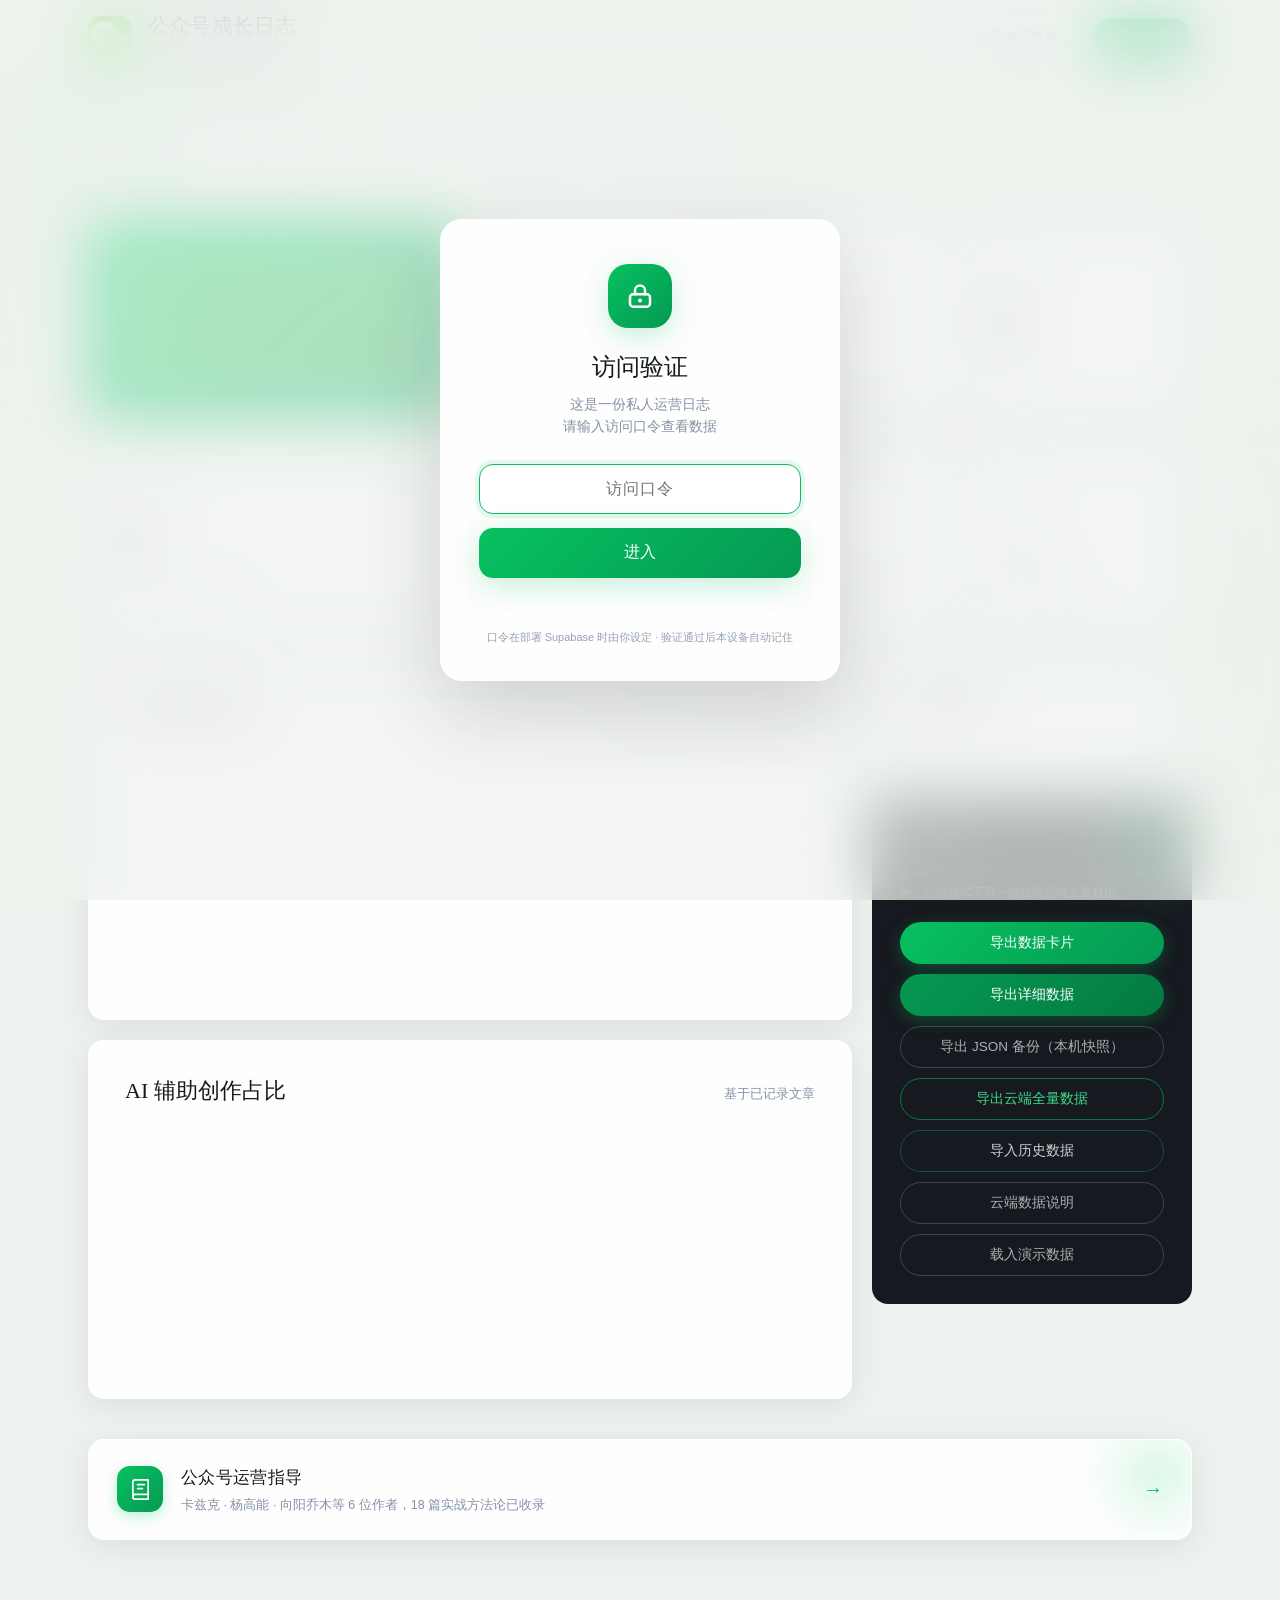
==== commit 73e89c7f: "v3.9 云端全量导出：数据管理新增「导出云端全量数据」，直连 Supabase 拉取权威整包一键备份" ====
--- a/index.html
+++ b/index.html
@@ -108,11 +108,12 @@
         </div>
         <div class="export-card">
           <div class="export-title">数据管理</div>
-          <div class="export-desc">生成精美数据卡片分享，或导出/导入本地JSON备份文件。</div>
+          <div class="export-desc">生成精美数据卡片分享，或导出/导入 JSON 备份；云端模式下可一键拉取云端全量数据。</div>
           <div class="export-btns">
             <button class="btn-export" onclick="exportCard()">导出数据卡片</button>
             <button class="btn-export" onclick="exportDetailedData()" style="background:linear-gradient(135deg,#059952 0%,#047a42 100%);">导出详细数据</button>
-            <button class="btn-export-ghost" onclick="exportData()">导出 JSON 备份</button>
+            <button class="btn-export-ghost" onclick="exportData()">导出 JSON 备份（本机快照）</button>
+            <button class="btn-export-ghost" id="cloudExportBtn" onclick="exportCloudData(this)" style="border-color:rgba(7,193,96,0.55);color:#3ede8a;">导出云端全量数据</button>
             <button class="btn-export-ghost" onclick="triggerImport()" style="border-color:rgba(7,193,96,0.35);color:rgba(255,255,255,0.8);">导入历史数据</button>
             <button class="btn-export-ghost" onclick="openCloudInfo()">云端数据说明</button>
             <button class="btn-export-ghost" id="demoDataBtn" onclick="loadDemoData()">载入演示数据</button>
@@ -451,7 +452,7 @@
       <p class="ci-p">每条记录都会保存三个副本，层层兜底，缺了谁都不怕：</p>
       <div class="ci-row"><b>① 本设备浏览器</b><span>记录瞬间先存这里，断网也成功，秒级完成</span></div>
       <div class="ci-row"><b>② Supabase 云端</b><span>约 2 秒后自动整包上传，手机电脑共享同一份数据</span></div>
-      <div class="ci-row"><b>③ JSON 备份文件</b><span>手动导出的终极保险，建议每季度存一份到电脑 / 网盘</span></div>
+      <div class="ci-row"><b>③ JSON 备份文件</b><span>终极保险：「导出云端全量数据」直连云端拉取完整整包，建议每季度存一份到电脑 / 网盘</span></div>
     </div>
     <div class="ci-block">
       <div class="ci-h">断网或云端异常时</div>
@@ -461,13 +462,13 @@
       <div class="ci-h">保活与巡检</div>
       <div class="ci-row"><b>平时</b><span>什么都不用做，徽标显示「已同步」即一切正常</span></div>
       <div class="ci-row"><b>长期不用时</b><span>每 1~2 周点一次保活链接（只读操作，不产生写入）</span></div>
-      <div class="ci-row"><b>每季度</b><span>导出 JSON 备份 + 到 Supabase 控制台看一次用量</span></div>
+      <div class="ci-row"><b>每季度</b><span>导出云端全量备份 + 到 Supabase 控制台看一次用量</span></div>
       <button class="ci-copy" onclick="copyKeepalive()">复制保活链接（内含访问口令，切勿外传）</button>
     </div>
     <div class="ci-foot">与仓库文档 DATA.md 同源维护 · 数据流向 / 恢复方法详见 DATA.md</div>
     <div class="modal-footer">
       <button class="btn-cancel" onclick="closeCloudInfo()">我知道了</button>
-      <button class="btn-save" onclick="exportData(); closeCloudInfo();">立即导出 JSON 备份</button>
+      <button class="btn-save" onclick="exportCloudData(this); closeCloudInfo();">立即导出云端全量备份</button>
     </div>
   </div>
 </div>
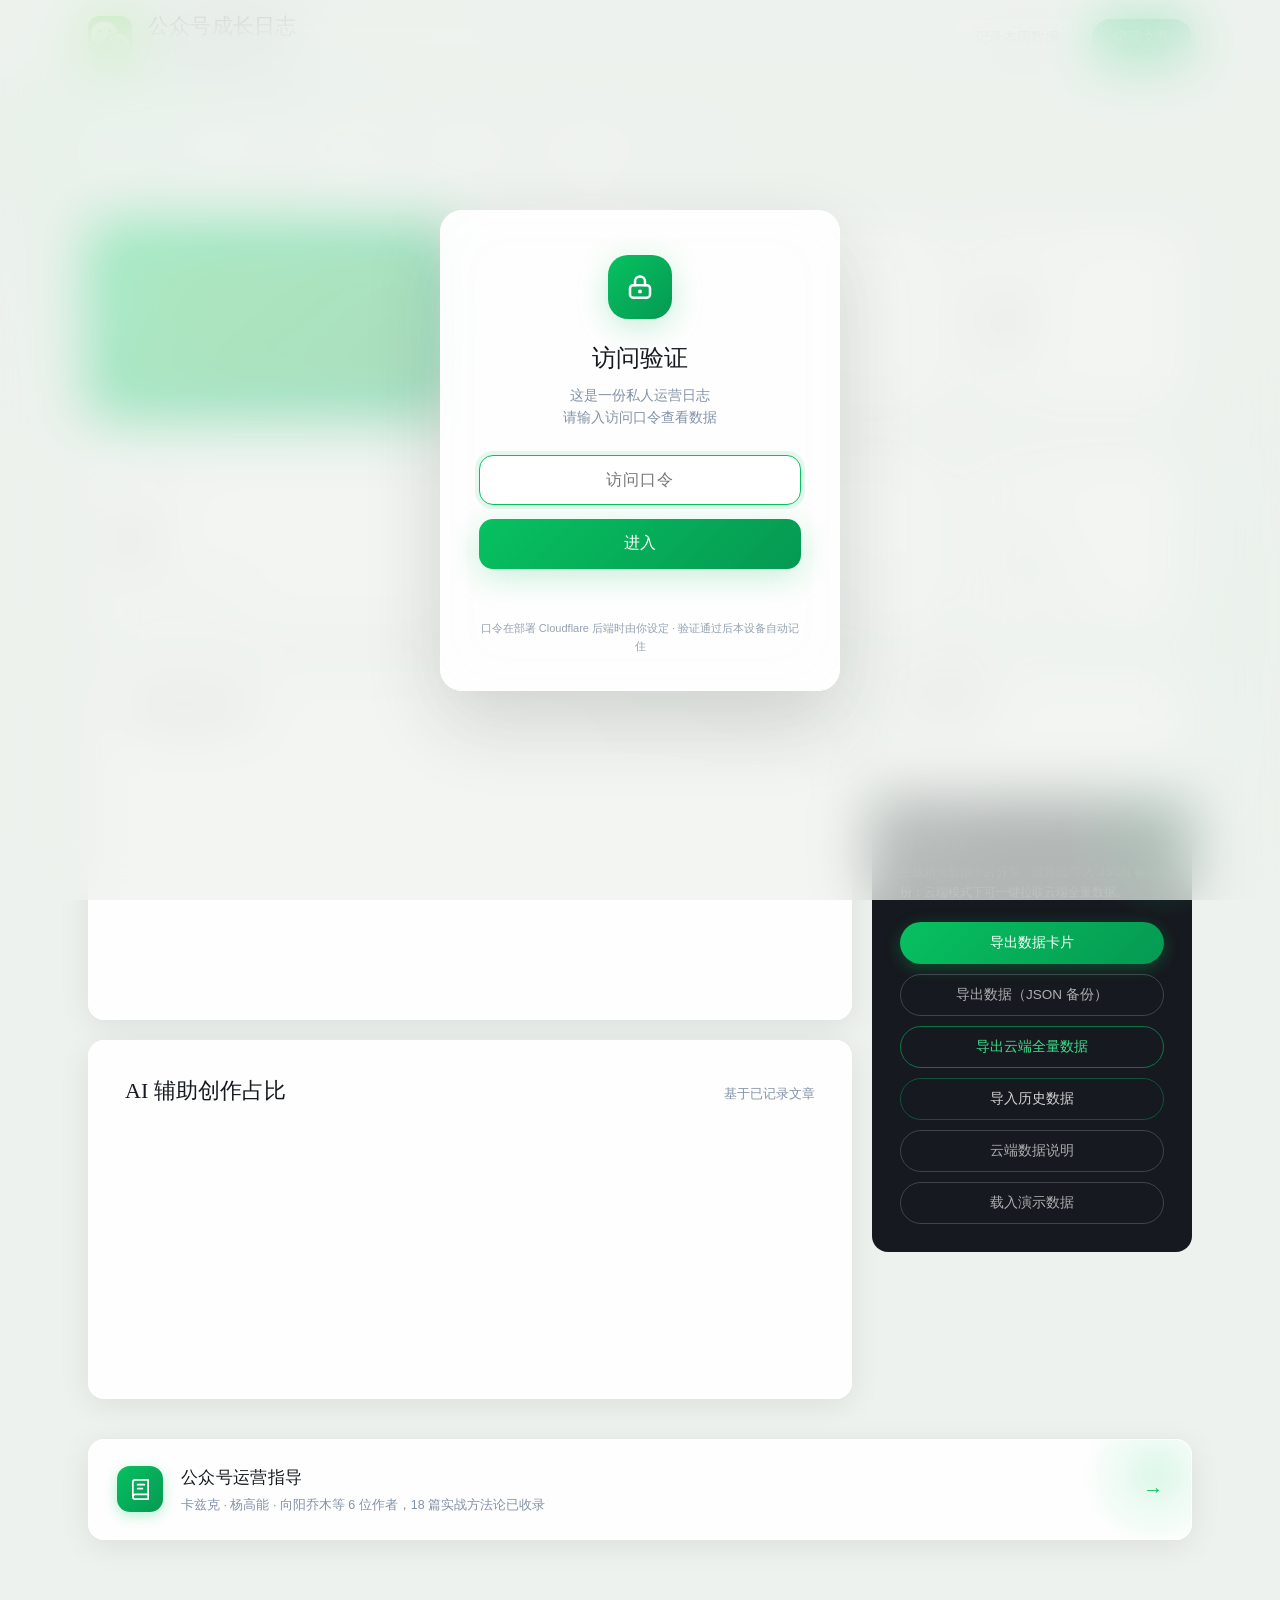
==== commit 210242e7: "v3.13: 后端迁移到 Cloudflare Pages Functions + Workers KV - 新增 functions/api（sync_get / sync_save / healt" ====
--- a/index.html
+++ b/index.html
@@ -111,8 +111,7 @@
           <div class="export-desc">生成精美数据卡片分享，或导出/导入 JSON 备份；云端模式下可一键拉取云端全量数据。</div>
           <div class="export-btns">
             <button class="btn-export" onclick="exportCard()">导出数据卡片</button>
-            <button class="btn-export" onclick="exportDetailedData()" style="background:linear-gradient(135deg,#059952 0%,#047a42 100%);">导出详细数据</button>
-            <button class="btn-export-ghost" onclick="exportData()">导出 JSON 备份（本机快照）</button>
+            <button class="btn-export-ghost" onclick="exportData()">导出数据（JSON 备份）</button>
             <button class="btn-export-ghost" id="cloudExportBtn" onclick="exportCloudData(this)" style="border-color:rgba(7,193,96,0.55);color:#3ede8a;">导出云端全量数据</button>
             <button class="btn-export-ghost" onclick="triggerImport()" style="border-color:rgba(7,193,96,0.35);color:rgba(255,255,255,0.8);">导入历史数据</button>
             <button class="btn-export-ghost" onclick="openCloudInfo()">云端数据说明</button>
@@ -439,7 +438,7 @@
     <button class="gate-btn" id="gateBtn">进入</button>
     <div class="gate-error" id="gateError"></div>
     <a href="javascript:void(0)" class="gate-offline" id="gateOffline">离线浏览本机缓存 →</a>
-    <div class="gate-hint">口令在部署 Supabase 时由你设定 · 验证通过后本设备自动记住</div>
+    <div class="gate-hint">口令在部署 Cloudflare 后端时由你设定 · 验证通过后本设备自动记住</div>
   </div>
 </div>
 
@@ -449,21 +448,21 @@
     <div class="modal-title">云端数据说明</div>
     <div class="ci-block">
       <div class="ci-h">你的数据存在哪里？</div>
-      <p class="ci-p">每条记录都会保存三个副本，层层兜底，缺了谁都不怕：</p>
+      <p class="ci-p">数据会落在多个副本里，层层兜底，缺了谁都不怕：</p>
       <div class="ci-row"><b>① 本设备浏览器</b><span>记录瞬间先存这里，断网也成功，秒级完成</span></div>
-      <div class="ci-row"><b>② Supabase 云端</b><span>约 2 秒后自动整包上传，手机电脑共享同一份数据</span></div>
+      <div class="ci-row"><b>② Cloudflare 云端</b><span>约 2 秒后自动整包上传到 Pages Functions + KV，手机电脑共享同一份数据</span></div>
       <div class="ci-row"><b>③ JSON 备份文件</b><span>终极保险：「导出云端全量数据」直连云端拉取完整整包，建议每季度存一份到电脑 / 网盘</span></div>
+      <div class="ci-row"><b>④ 站点内置备份</b><span>随站点部署的最近一次云端快照，云端故障且新设备无缓存时自动展示兜底</span></div>
     </div>
     <div class="ci-block">
       <div class="ci-h">断网或云端异常时</div>
-      <p class="ci-p">断网照常记录：数据在本设备暂存并标记「离线待同步」，联网后<b>自动补传</b>，无需任何操作。Supabase 免费版连续 7 天无访问会休眠（数据原样保留，唤醒约 1 分钟）；长期搁置时点一次保活链接即可防止休眠。</p>
+      <p class="ci-p">断网照常记录：数据在本设备暂存并标记「离线待同步」，联网后<b>自动补传</b>，无需任何操作。若云端（Cloudflare Functions / KV）较长时间不可用，网页会<b>自动展示随站点内置的最新 GitHub 备份</b>（右上角显示「备份模式」），数据展示不中断；恢复后自动回到实时同步（v3.12 起无需刷新）。Cloudflare 免费额度对个人日志足够，不存在 7 天休眠，也不需要保活。</p>
     </div>
     <div class="ci-block">
-      <div class="ci-h">保活与巡检</div>
+      <div class="ci-h">日常与备份</div>
       <div class="ci-row"><b>平时</b><span>什么都不用做，徽标显示「已同步」即一切正常</span></div>
-      <div class="ci-row"><b>长期不用时</b><span>每 1~2 周点一次保活链接（只读操作，不产生写入）</span></div>
-      <div class="ci-row"><b>每季度</b><span>导出云端全量备份 + 到 Supabase 控制台看一次用量</span></div>
-      <button class="ci-copy" onclick="copyKeepalive()">复制保活链接（内含访问口令，切勿外传）</button>
+      <div class="ci-row"><b>长期不用时</b><span>无需保活；Cloudflare 免费额度不会因闲置而暂停</span></div>
+      <div class="ci-row"><b>每季度</b><span>导出云端全量备份，存到电脑 / 网盘</span></div>
     </div>
     <div class="ci-foot">与仓库文档 DATA.md 同源维护 · 数据流向 / 恢复方法详见 DATA.md</div>
     <div class="modal-footer">
--- a/css/style.css
+++ b/css/style.css
@@ -27,7 +27,8 @@
 }
 
 *, *::before, *::after { box-sizing: border-box; margin: 0; padding: 0; }
-html { scroll-behavior: smooth; }
+/* overflow-x 同锁 html 层：移动端浏览器仅在 body 设 hidden 时仍可拖动页面（经典失效场景），双层才能彻底禁止横向滑动 */
+html { scroll-behavior: smooth; overflow-x: hidden; }
 canvas { max-width: 100%; }
 body { font-family: var(--sans); background: var(--bg-base); color: var(--ink); min-height: 100vh; overflow-x: hidden; -webkit-font-smoothing: antialiased; font-size: 15px; line-height: 1.6; position: relative; }
 
@@ -329,6 +330,7 @@
 .sync-badge[data-state="ok"] .sync-dot { background: var(--green); box-shadow: 0 0 0 3px rgba(7,193,96,0.15); }
 .sync-badge[data-state="busy"] .sync-dot { background: #e8a838; animation: pulse 1.1s ease-in-out infinite; }
 .sync-badge[data-state="err"] .sync-dot { background: #e05252; box-shadow: 0 0 0 3px rgba(224,82,82,0.14); }
+.sync-badge[data-state="backup"] .sync-dot { background: #5b9bd5; box-shadow: 0 0 0 3px rgba(91,155,213,0.16); }
 .sync-badge[data-state="local"] .sync-dot { background: #a0aab8; }
 @keyframes pulse { 0%, 100% { opacity: 1; transform: scale(1); } 50% { opacity: 0.45; transform: scale(0.8); } }
 
@@ -398,17 +400,26 @@
 ════════════════════════════════════════════════════ */
 @media (max-width: 820px) {
   /* ── 头部 ── */
+  /* v3.11 修复小屏横向溢出：flex 子项默认 min-width:auto（收缩下限=内容宽），
+     同步徽标 + 「记录文章」按钮 + 标题在 ≤380px 屏总宽挤爆 header，右侧按钮被裁且页面可左右滑动；
+     全链路放开 min-width:0，空间不足时按比例收缩徽标与标题（ellipsis 兜底），按钮永不裁切 */
   .header-inner { padding: 0 14px; height: 62px; gap: 8px; }
-  .logo { gap: 10px; }
+  .logo { gap: 10px; min-width: 0; }
   .logo-avatar-wrap, .logo-avatar, .logo-avatar-default { width: 38px; height: 38px; }
   .logo-avatar-default img { border-radius: 10px; }
   .logo-tagline { display: none; }
   .logo-name { font-size: 16px; white-space: nowrap; max-width: 34vw; overflow: hidden; text-overflow: ellipsis; }
-  .header-actions { gap: 6px; }
+  .logo-text { min-width: 0; }
+  .header-actions { gap: 6px; min-width: 0; }
   .header-actions .btn-ghost { display: none; }          /* 小屏收纳：周报面板内仍有入口 */
-  .header-actions .btn { padding: 9px 14px; font-size: 13px; }
-  .sync-badge { padding: 6px 10px; font-size: 11px; max-width: 40vw; overflow: hidden; }
-  .sync-badge .sync-text { overflow: hidden; text-overflow: ellipsis; }
+  .header-actions .btn { padding: 9px 14px; font-size: 13px; flex-shrink: 0; }
+  .sync-badge { padding: 6px 10px; font-size: 11px; max-width: 40vw; overflow: hidden; min-width: 0; flex-shrink: 1; }
+  .sync-badge .sync-text { overflow: hidden; text-overflow: ellipsis; min-width: 0; }
+  /* ≤420px：同步徽标隐去时间只留状态词，360px 主流宽度下 logo 全名 + 徽标 + 按钮三者完整共存 */
+  @media (max-width: 420px) {
+    .sync-badge { padding: 6px 9px; }
+    .sync-badge .sync-time { display: none; }
+  }
 
   /* ── 页面容器 & Tabs ── */
   .page { padding: 18px 14px 96px; }
